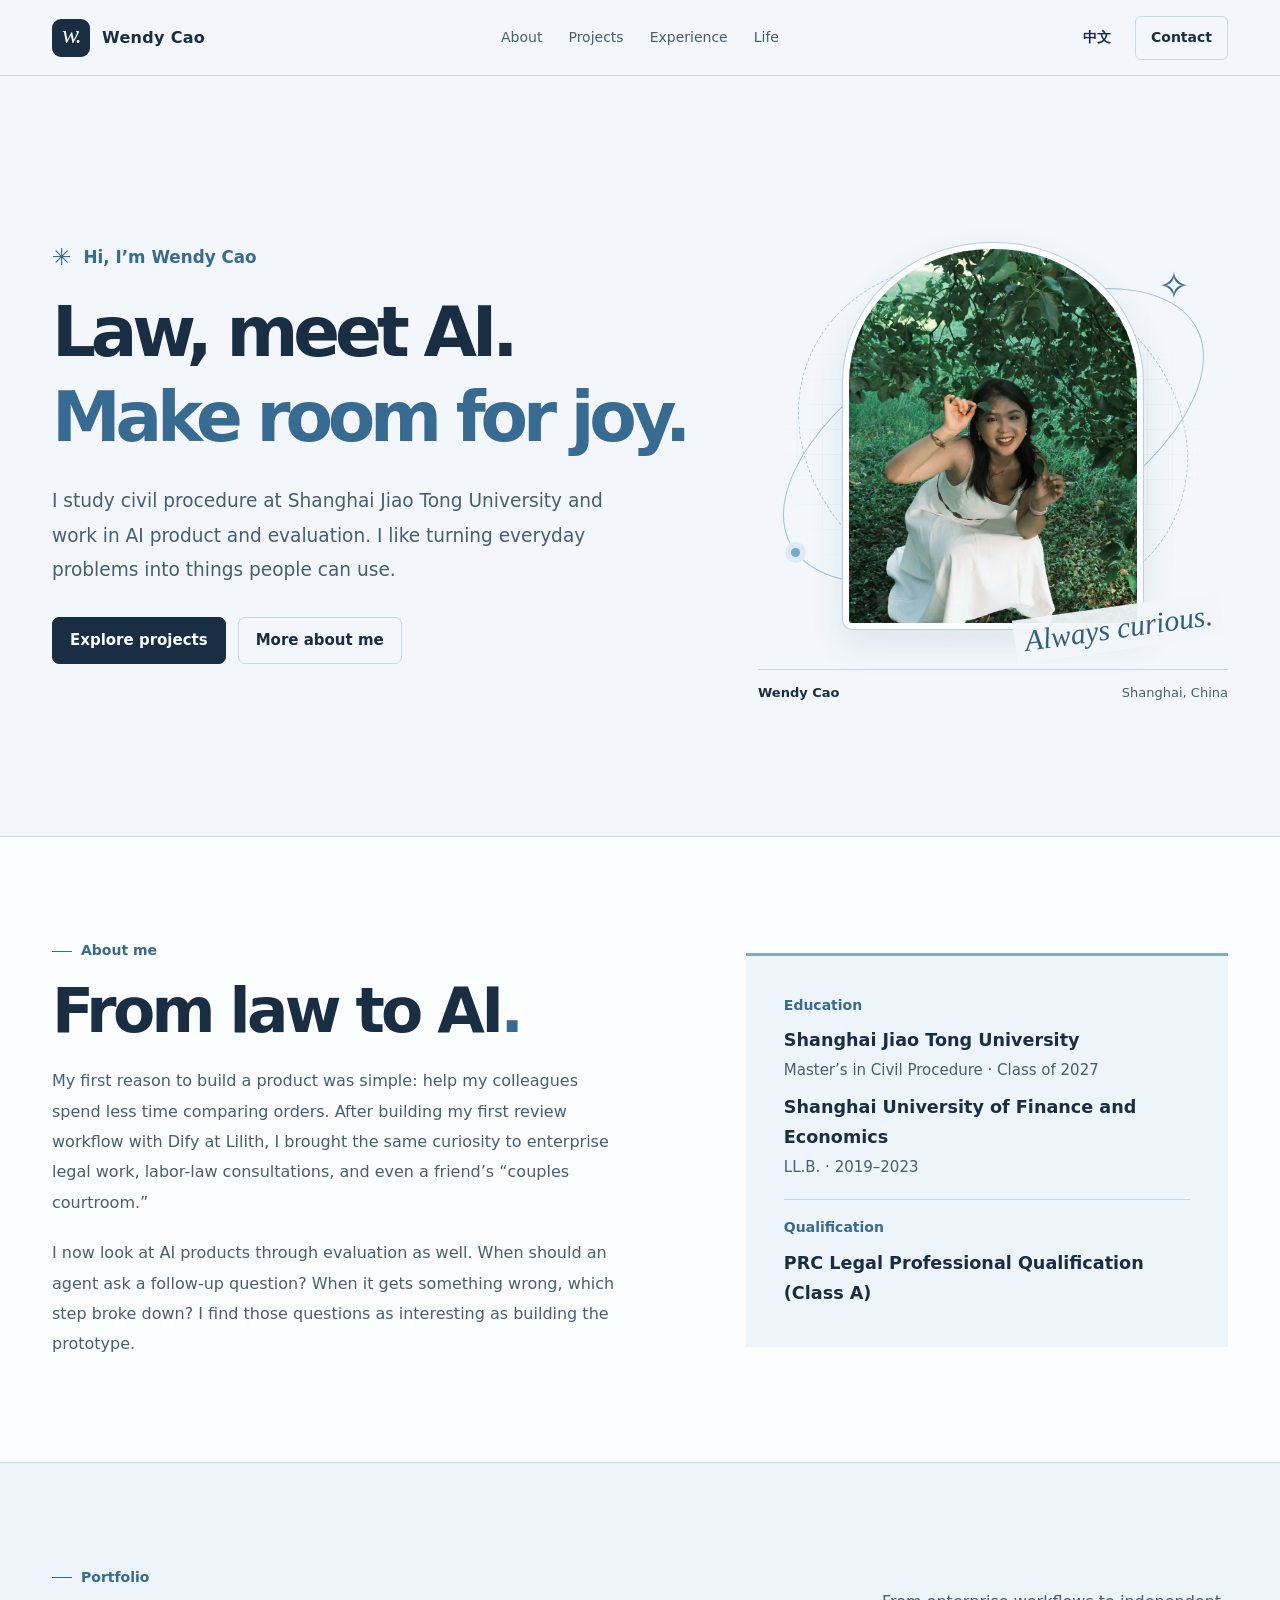
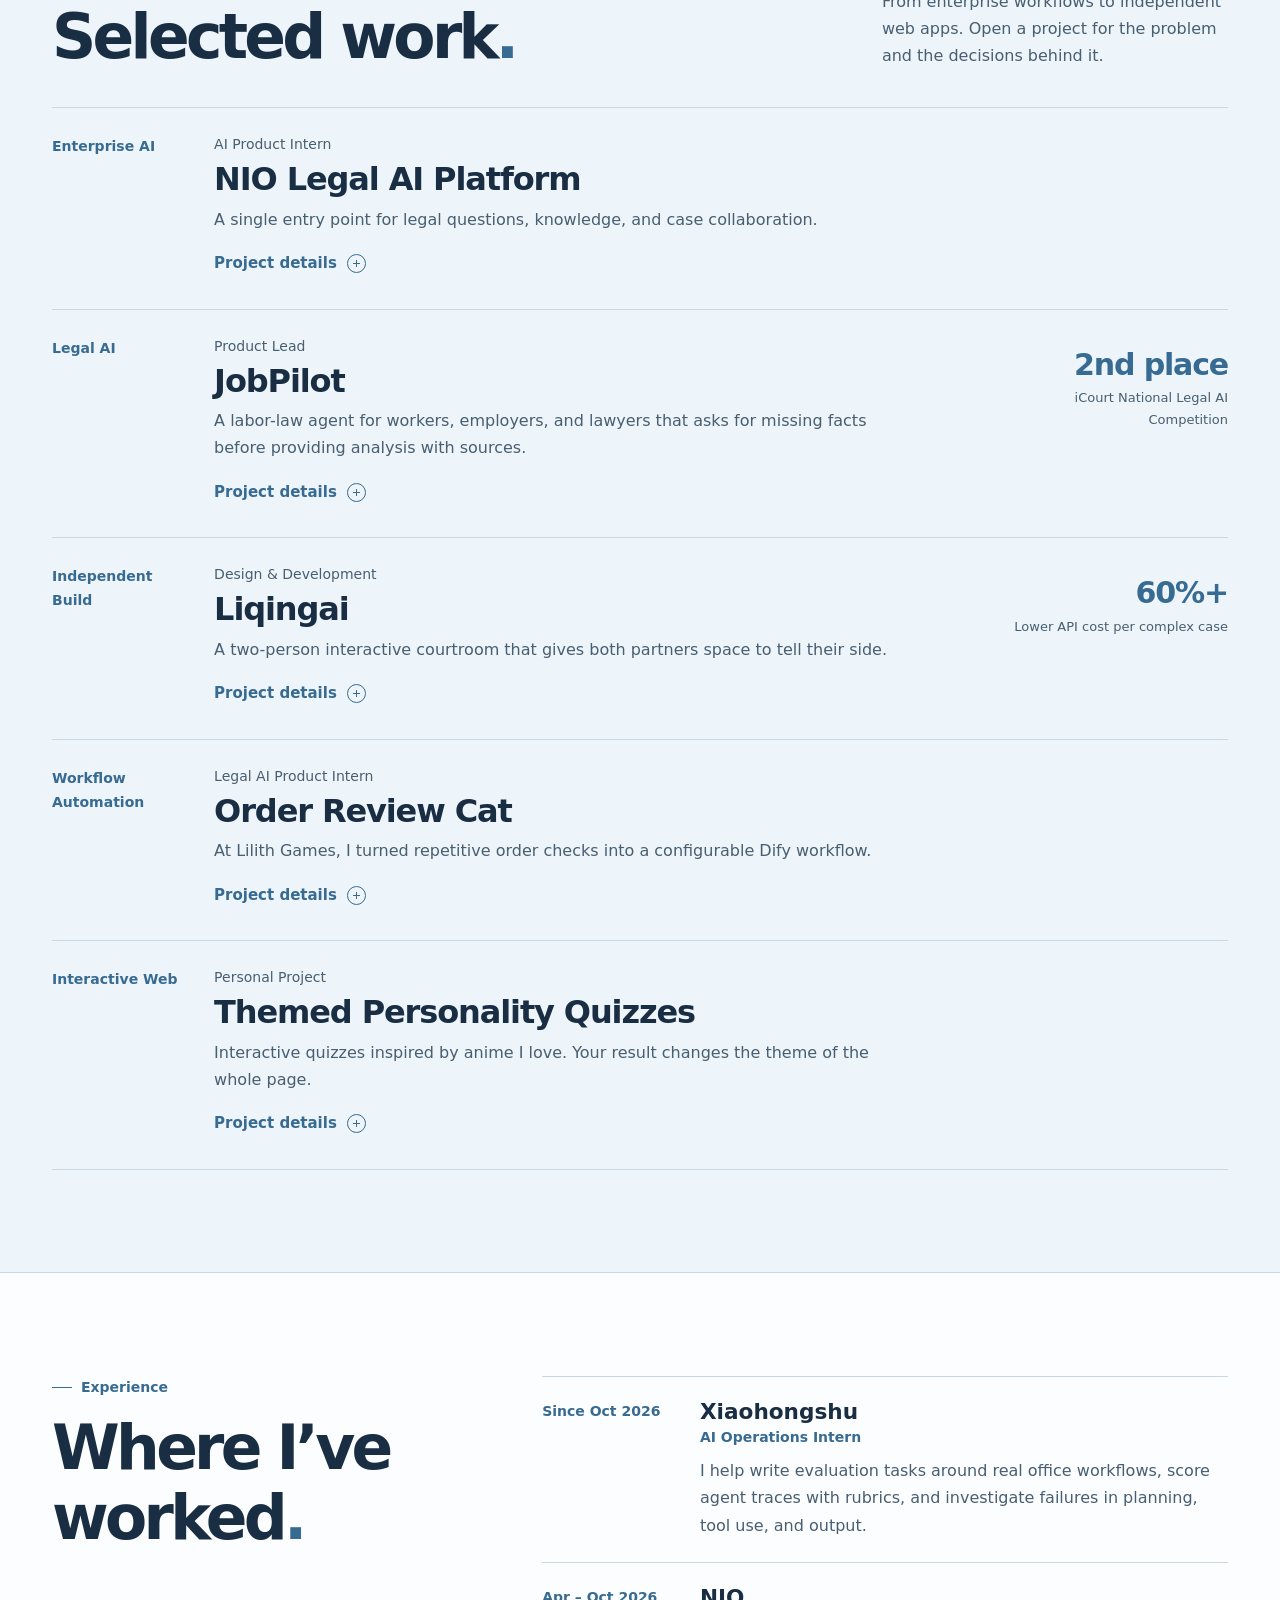
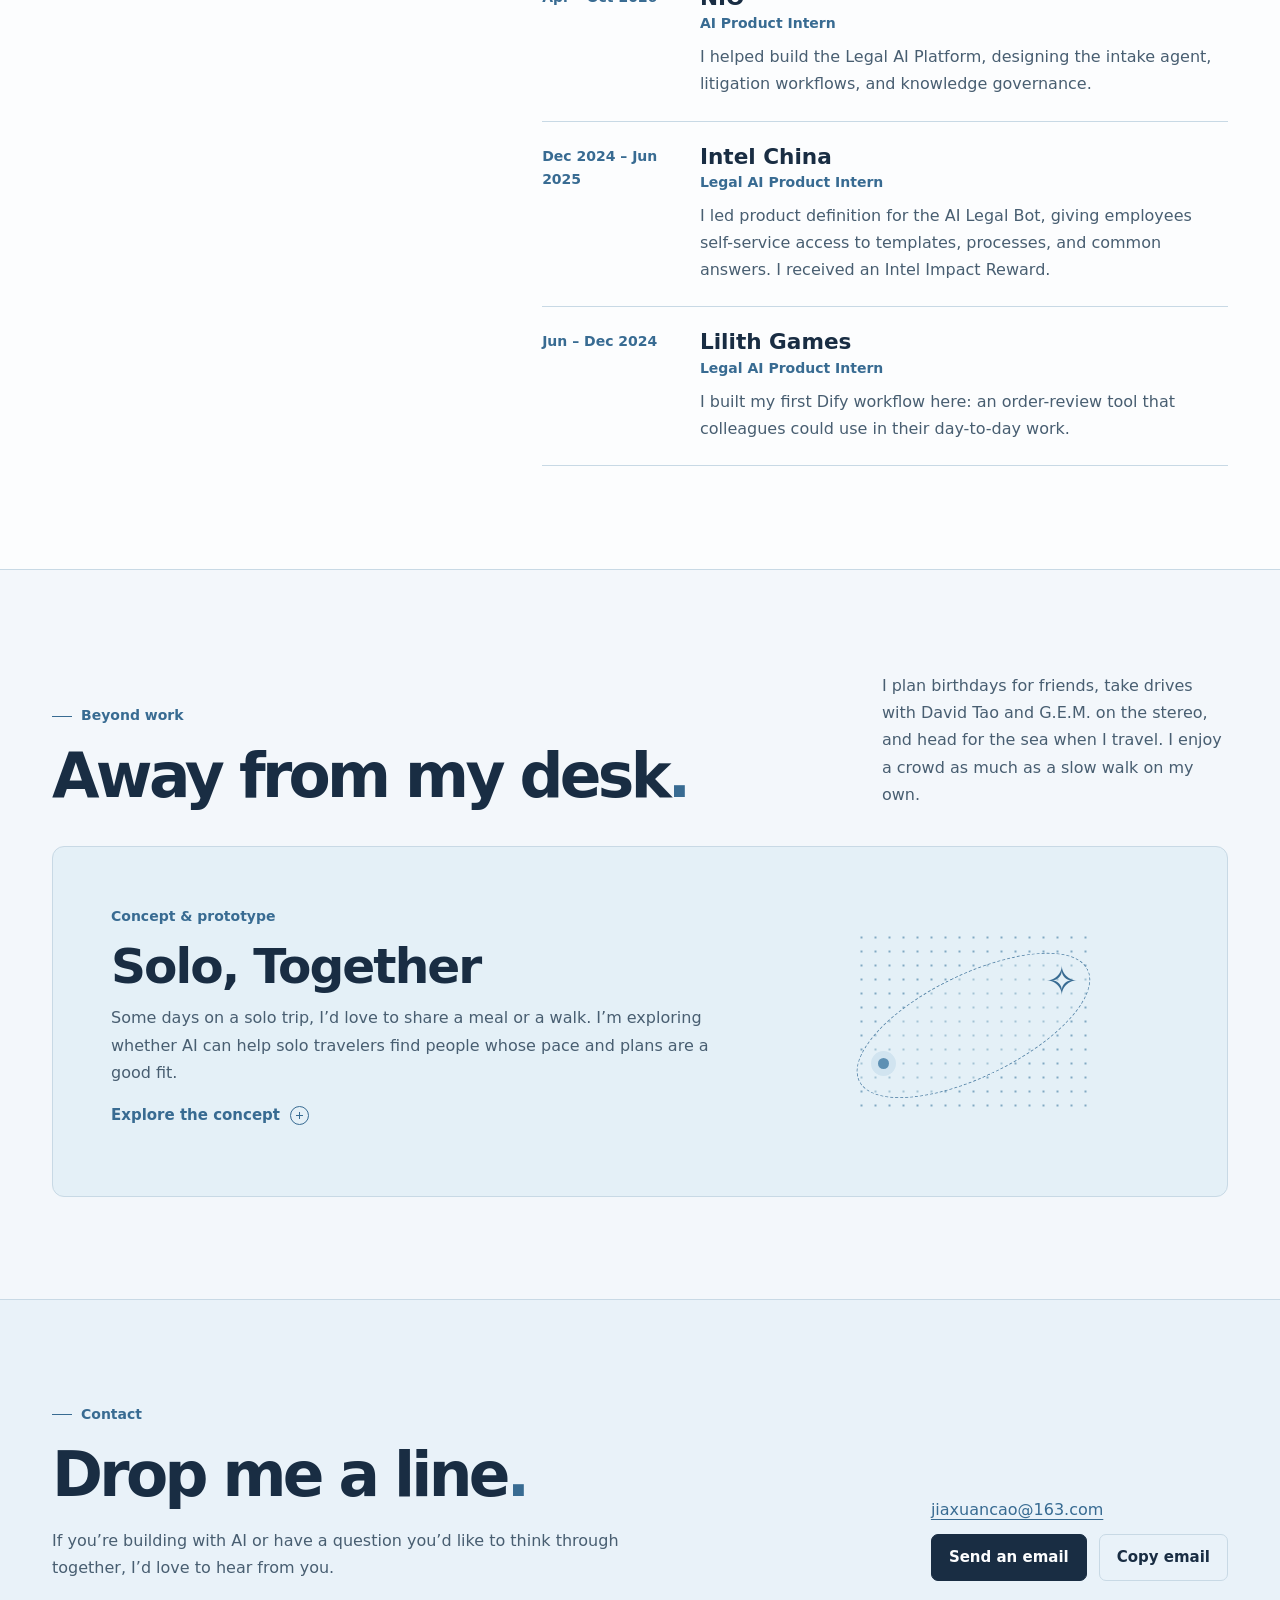
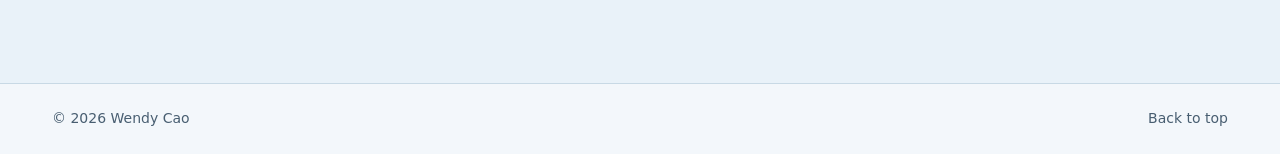
==== en.html @ 722d6569 "Publish Wendy Cao’s bilingual portfolio" ====
<!doctype html>
<html lang="en">
<head>
  <meta charset="utf-8">
  <meta name="viewport" content="width=device-width, initial-scale=1">
  <meta name="description" content="The portfolio of Wendy Cao, a law master’s student at Shanghai Jiao Tong University working in AI product and evaluation.">
  <meta name="theme-color" content="#f3f7fb">
  <title>Wendy Cao · Portfolio</title>
  <link href="style.css" rel="stylesheet">
  <script src="site.js" defer></script>
</head>
<body id="top">
  <a class="skip-link" href="#main">Skip to main content</a>
  <header class="site-header">
    <div class="shell header-inner">
      <a class="brand" href="#top" aria-label="Wendy Cao, back to top">
        <span class="brand-mark" aria-hidden="true">w.</span><span class="brand-name">Wendy Cao</span>
      </a>
      <nav class="nav" aria-label="Main navigation"><a href="#about">About</a><a href="#projects">Projects</a><a href="#experience">Experience</a><a href="#life">Life</a></nav>
      <div class="header-actions"><a class="language" href="index.html" lang="zh-CN" hreflang="zh-CN" aria-label="切换为中文">中文</a><a class="header-contact" href="#contact">Contact</a></div>
    </div>
  </header>
  <main id="main">
    <section class="shell hero" aria-labelledby="hero-title">
      <div class="hero-content">
        <p class="hero-intro"><span aria-hidden="true">✳</span> Hi, I’m Wendy Cao</p>
        <h1 id="hero-title">Law, meet AI.<br><span>Make room for joy.</span></h1>
        <p class="hero-description">I study civil procedure at Shanghai Jiao Tong University and work in AI product and evaluation. I like turning everyday problems into things people can use.</p>
        <div class="actions">
          <a class="button primary" href="#projects">Explore projects</a>
          <a class="button secondary" href="#about">More about me</a>
        </div>
      </div>
      <figure class="portrait">
        <div class="portrait-stage">
          <span class="orbit orbit-solid" aria-hidden="true"></span>
          <span class="orbit orbit-dashed" aria-hidden="true"></span>
          <span class="orbit-dot" aria-hidden="true"></span>
          <span class="portrait-spark" aria-hidden="true">✧</span>
          <div class="photo-frame">
            <img src="wendy.webp" width="900" height="1350" alt="Wendy smiling beneath a leafy tree" fetchpriority="high">
          </div>
          <span class="portrait-script" aria-hidden="true">Always curious.</span>
        </div>
        <figcaption><span>Wendy Cao</span><span>Shanghai, China</span></figcaption>
      </figure>
    </section>

    <section class="about section" id="about" aria-labelledby="about-title">
      <div class="shell about-grid">
        <div>
          <p class="section-label">About me</p>
          <h2 id="about-title">From law to AI<span>.</span></h2>
          <p>My first reason to build a product was simple: help my colleagues spend less time comparing orders. After building my first review workflow with Dify at Lilith, I brought the same curiosity to enterprise legal work, labor-law consultations, and even a friend’s “couples courtroom.”</p>
          <p>I now look at AI products through evaluation as well. When should an agent ask a follow-up question? When it gets something wrong, which step broke down? I find those questions as interesting as building the prototype.</p>
        </div>
        <dl class="education">
          <div><dt>Education</dt><dd>Shanghai Jiao Tong University <span>Master’s in Civil Procedure · Class of 2027</span></dd><dd>Shanghai University of Finance and Economics <span>LL.B. · 2019–2023</span></dd></div>
          <div><dt>Qualification</dt><dd>PRC Legal Professional Qualification (Class A)</dd></div>
        </dl>
      </div>
    </section>

    <section class="projects section" id="projects" aria-labelledby="projects-title">
      <div class="shell">
        <div class="section-head">
          <div><p class="section-label">Portfolio</p><h2 id="projects-title">Selected work<span>.</span></h2></div>
          <p>From enterprise workflows to independent web apps. Open a project for the problem and the decisions behind it.</p>
        </div>
        
        <article class="project" id="nio">
          <p class="project-category">Enterprise AI</p>
          <div class="project-main">
            <p class="project-role">AI Product Intern</p>
            <h3>NIO Legal AI Platform</h3>
            <p class="project-intro">A single entry point for legal questions, knowledge, and case collaboration.</p>
            <details>
              <summary><span>Project details</span><span class="sr-only"> · NIO Legal AI Platform</span><span class="disclosure-mark" aria-hidden="true"></span></summary>
              <dl class="project-detail"><div><dt>Problem</dt><dd>Employees reached legal through scattered channels. Repeat questions were hard to capture, and case teams lacked a shared view.</dd></div><div><dt>My role</dt><dd>I helped build the platform from zero to one, designing modules for intake, cases, law firms, knowledge, and updates. I designed Feishu Q&A, two knowledge retrieval paths, and escalation to legal staff, then evaluated citations and follow-up questions through replay and legal review.</dd></div><div><dt>Outcome</dt><dd>I helped establish a knowledge Q&A evaluation rubric and used curated examples and retesting to track answer quality.</dd></div></dl>
              
            </details>
          </div>
        </article>
        <article class="project" id="jobpilot">
          <p class="project-category">Legal AI</p>
          <div class="project-main">
            <p class="project-role">Product Lead</p>
            <h3>JobPilot</h3>
            <p class="project-intro">A labor-law agent for workers, employers, and lawyers that asks for missing facts before providing analysis with sources.</p>
            <details>
              <summary><span>Project details</span><span class="sr-only"> · JobPilot</span><span class="disclosure-mark" aria-hidden="true"></span></summary>
              <dl class="project-detail"><div><dt>Problem</dt><dd>Labor-law questions often leave out contract details, dates, and jurisdiction. Any of those facts can change the analysis.</dd></div><div><dt>My role</dt><dd>I mapped 24 scenarios and led a three-stage agent design for scenario recognition, fact-finding, and analysis. Each user group gets tailored questions and reports. The system retrieves laws and cases through MCP and uses rules-based calculators for compensation and other figures.</dd></div><div><dt>Outcome</dt><dd>The team placed second among 173 entries in the law firm track of the second iCourt National Legal AI Competition.</dd></div></dl>
            </details>
          </div>
          <div class="project-metric"><strong>2nd place</strong><span>iCourt National Legal AI Competition</span></div>
        </article>
        <article class="project" id="liqingai">
          <p class="project-category">Independent Build</p>
          <div class="project-main">
            <p class="project-role">Design & Development</p>
            <h3>Liqingai</h3>
            <p class="project-intro">A two-person interactive courtroom that gives both partners space to tell their side.</p>
            <details>
              <summary><span>Project details</span><span class="sr-only"> · Liqingai</span><span class="disclosure-mark" aria-hidden="true"></span></summary>
              <dl class="project-detail"><div><dt>Problem</dt><dd>A generic AI chat often follows the account it hears first. In a disagreement, the other person may never get to provide context or say how they feel.</dd></div><div><dt>My role</dt><dd>I built a five-step interaction covering statements, evidence, challenges, debate, and an AI verdict. It supports screenshot and audio analysis, live synchronization, and streamed verdicts.</dd></div><div><dt>Outcome</dt><dd>Routing tasks across models and caching results reduced API request costs for complex cases by more than 60%.</dd></div></dl>
              
            </details>
          </div>
          <div class="project-metric"><strong>60%+</strong><span>Lower API cost per complex case</span></div>
        </article>
        <article class="project" id="order-review">
          <p class="project-category">Workflow Automation</p>
          <div class="project-main">
            <p class="project-role">Legal AI Product Intern</p>
            <h3>Order Review Cat</h3>
            <p class="project-intro">At Lilith Games, I turned repetitive order checks into a configurable Dify workflow.</p>
            <details>
              <summary><span>Project details</span><span class="sr-only"> · Order Review Cat</span><span class="disclosure-mark" aria-hidden="true"></span></summary>
              <dl class="project-detail"><div><dt>Problem</dt><dd>Legal reviewers repeatedly cross-checked different kinds of orders between the OA system and Excel, making small details easy to miss.</dd></div><div><dt>My role</dt><dd>I broke review into extraction, comparison, validation, and reporting, turning review checks and key risks into configurable rules.</dd></div><div><dt>Outcome</dt><dd>The workflow reduced repetitive manual checks and earned an innovation award in Lilith’s AI competition.</dd></div></dl>
            </details>
          </div>
        </article>
        <article class="project" id="personality">
          <p class="project-category">Interactive Web</p>
          <div class="project-main">
            <p class="project-role">Personal Project</p>
            <h3>Themed Personality Quizzes</h3>
            <p class="project-intro">Interactive quizzes inspired by anime I love. Your result changes the theme of the whole page.</p>
            <details>
              <summary><span>Project details</span><span class="sr-only"> · Themed Personality Quizzes</span><span class="disclosure-mark" aria-hidden="true"></span></summary>
              <dl class="project-detail"><div><dt>Problem</dt><dd>I wanted the character personalities to come through in the experience itself, from answering questions to seeing the result.</dd></div><div><dt>My role</dt><dd>I built two themes inspired by Shugo Chara! and Pokémon, with sounds during the quiz, dynamic styling, and an exportable result image.</dd></div></dl>
              
            </details>
          </div>
          
        </article>
      </div>
    </section>

    <section class="experience section" id="experience" aria-labelledby="experience-title">
      <div class="shell experience-grid">
        <div>
          <p class="section-label">Experience</p>
          <h2 id="experience-title">Where I’ve worked<span>.</span></h2>
        </div>
        <ol class="timeline">
        <li>
          <p class="timeline-date">Since Oct 2026</p>
          <div><h3>Xiaohongshu</h3><p class="timeline-role">AI Operations Intern</p><p>I help write evaluation tasks around real office workflows, score agent traces with rubrics, and investigate failures in planning, tool use, and output.</p></div>
        </li>
        <li>
          <p class="timeline-date">Apr – Oct 2026</p>
          <div><h3>NIO</h3><p class="timeline-role">AI Product Intern</p><p>I helped build the Legal AI Platform, designing the intake agent, litigation workflows, and knowledge governance.</p></div>
        </li>
        <li>
          <p class="timeline-date">Dec 2024 – Jun 2025</p>
          <div><h3>Intel China</h3><p class="timeline-role">Legal AI Product Intern</p><p>I led product definition for the AI Legal Bot, giving employees self-service access to templates, processes, and common answers. I received an Intel Impact Reward.</p></div>
        </li>
        <li>
          <p class="timeline-date">Jun – Dec 2024</p>
          <div><h3>Lilith Games</h3><p class="timeline-role">Legal AI Product Intern</p><p>I built my first Dify workflow here: an order-review tool that colleagues could use in their day-to-day work.</p></div>
        </li></ol>
      </div>
    </section>

    <section class="life section" id="life" aria-labelledby="life-title">
      <div class="shell">
        <div class="section-head">
          <div><p class="section-label">Beyond work</p><h2 id="life-title">Away from my desk<span>.</span></h2></div>
          <p>I plan birthdays for friends, take drives with David Tao and G.E.M. on the stereo, and head for the sea when I travel. I enjoy a crowd as much as a slow walk on my own.</p>
        </div>
        <article class="concept">
          <div class="concept-copy">
            <p class="concept-label">Concept & prototype</p>
            <h3>Solo, Together</h3>
            <p>Some days on a solo trip, I’d love to share a meal or a walk. I’m exploring whether AI can help solo travelers find people whose pace and plans are a good fit.</p>
            <details>
              <summary><span>Explore the concept</span><span class="disclosure-mark" aria-hidden="true"></span></summary>
              <p>The prototype offers two entry points: finding a companion for part of an itinerary, or finding someone for a meal nearby. AI turns a plain-language request into a plan and explains where budgets, tastes, and travel pace line up or differ. Both people agree on the details before joining. User validation is still ahead.</p>
            </details>
          </div>
          <div class="route-art" aria-hidden="true"><span></span><i></i><b>✧</b></div>
        </article>
      </div>
    </section>

    <section class="contact section" id="contact" aria-labelledby="contact-title">
      <div class="shell contact-inner">
        <div>
          <p class="section-label">Contact</p>
          <h2 id="contact-title">Drop me a line<span>.</span></h2>
          <p>If you’re building with AI or have a question you’d like to think through together, I’d love to hear from you.</p>
        </div>
        <div class="contact-actions">
          <a class="email" href="mailto:jiaxuancao@163.com">jiaxuancao@163.com</a>
          <div class="actions">
            <a class="button primary" href="mailto:jiaxuancao@163.com">Send an email</a>
            <button class="button secondary copy-button" type="button" data-email="jiaxuancao@163.com" data-copied="Copied" data-error="Copy unavailable. Select the email above to copy it." hidden>Copy email</button>
          </div>
          <p class="copy-status" role="status"></p>
        </div>
      </div>
    </section>
  </main>
  <footer>
    <div class="shell footer-inner"><span>© 2026 Wendy Cao</span><a href="#top">Back to top</a></div>
  </footer>
</body>
</html>
---- style.css ----
:root {
  color-scheme: light;
  --ink: #192d43;
  --muted: #485e71;
  --accent: #386b92;
  --accent-soft: #d8e8f3;
  --line: #c8d9e5;
  --paper: #f3f7fb;
  --white: #fcfdfe;
  --body: "PingFang SC", "Hiragino Sans GB", "Noto Sans CJK SC", "Microsoft YaHei", system-ui, sans-serif;
}

*, *::before, *::after { box-sizing: border-box; }
html { scroll-padding-top: 90px; }
body { margin: 0; background: var(--paper); color: var(--ink); font: 1rem/1.7 var(--body); }
button, a { -webkit-tap-highlight-color: transparent; }
a { color: inherit; text-decoration: none; }
button { color: inherit; font: inherit; }
:focus-visible { outline: 3px solid #22679a; outline-offset: 4px; }
[hidden] { display: none !important; }
p, h1, h2, h3, figure, dl, dd, ol { margin: 0; }
h1, h2, h3 { font-weight: 750; line-height: 1.14; }
img { display: block; max-width: 100%; }
.shell { width: min(1180px, calc(100% - 104px)); margin-inline: auto; }
.sr-only, .skip-link:not(:focus) {
  position: absolute;
  width: 1px;
  height: 1px;
  clip-path: inset(50%);
  overflow: hidden;
  white-space: nowrap;
}
.skip-link:focus {
  position: fixed;
  z-index: 5;
  top: 12px;
  left: 12px;
  padding: 8px 15px;
  background: var(--white);
}
.site-header {
  position: sticky;
  top: 0;
  z-index: 4;
  border-bottom: 1px solid var(--line);
  background: #f3f7fbf5;
  backdrop-filter: blur(12px);
}
.header-inner {
  min-height: 75px;
  display: grid;
  grid-template-columns: 1fr auto 1fr;
  align-items: center;
  gap: 24px;
}
.brand { display: inline-flex; align-items: center; gap: 12px; width: fit-content; white-space: nowrap; }
.brand-mark {
  width: 38px;
  height: 38px;
  display: grid;
  place-content: center;
  padding-bottom: 5px;
  border-radius: 9px;
  color: var(--white);
  background: var(--ink);
  font: italic 1.6rem/1 Georgia, serif;
  letter-spacing: -.07em;
}
.brand-name { font-weight: 750; letter-spacing: .02em; }
.nav, .header-actions { display: flex; align-items: center; gap: 26px; font-size: .875rem; }
.nav a, .language, .header-contact { min-height: 44px; display: inline-flex; align-items: center; }
.nav a { color: var(--muted); }
.nav a:hover, .nav a[aria-current="location"], .language:hover, .footer-inner a:hover { color: var(--accent); text-decoration: underline; text-underline-offset: .4em; }
.header-actions { justify-self: end; gap: 16px; }
.language { min-width: 44px; justify-content: center; font-weight: 650; }
.header-contact {
  justify-content: center;
  padding: 0 15px;
  border: 1px solid var(--line);
  border-radius: 6px;
  font-weight: 650;
  white-space: nowrap;
}
.header-contact:hover { border-color: var(--accent); background: var(--accent-soft); }

.hero {
  min-height: clamp(600px, calc(100svh - 126px), 760px);
  display: grid;
  grid-template-columns: minmax(0, 1.34fr) minmax(0, 1fr);
  align-items: center;
  gap: clamp(20px, 4vw, 78px);
  padding-block: 60px 65px;
}
.hero-intro {
  display: flex;
  align-items: center;
  gap: 12px;
  width: fit-content;
  margin-bottom: 22px;
  color: var(--accent);
  font-size: 1.05rem;
  font-weight: 650;
}
.hero-intro span { font-size: 1.45rem; line-height: 1; }
h1 { font-size: clamp(2.5rem, 5.4vw, 5.35rem); letter-spacing: -.055em; }
h1 > span { color: var(--accent); display: inline-block; margin-top: .08em; }
[lang="en"] h1 { letter-spacing: -.075em; }
.hero-description { max-width: 31em; margin-top: 28px; color: var(--muted); font-size: clamp(1rem, 1.45vw, 1.16rem); line-height: 1.85; }
.actions { display: flex; gap: 12px; flex-wrap: wrap; align-items: center; }
.hero .actions { margin-top: 30px; }
.button {
  display: inline-flex;
  align-items: center;
  justify-content: center;
  min-height: 47px;
  padding: 10px 17px;
  border-radius: 7px;
  border: 1px solid var(--line);
  font-size: .9375rem;
  font-weight: 680;
  cursor: pointer;
  line-height: 1.4;
}
.primary { color: var(--white); border-color: var(--ink); background: var(--ink); }
.primary:hover { background: #294966; border-color: #294966; }
.secondary { background: transparent; }
.secondary:hover { border-color: var(--accent); background: var(--accent-soft); }

.portrait { width: 100%; max-width: 470px; justify-self: end; }
.portrait-stage {
  aspect-ratio: 1 / .99;
  position: relative;
  display: grid;
  place-items: center;
  isolation: isolate;
}
.portrait-stage::before {
  content: "";
  position: absolute;
  inset: 11% 3% 5%;
  background-image: linear-gradient(#7aabca28 1px, transparent 1px), linear-gradient(90deg, #7aabca28 1px, transparent 1px);
  background-size: 25px 25px;
  mask-image: radial-gradient(ellipse at center, #000 20%, transparent 73%);
  z-index: -2;
}
.photo-frame {
  width: 64%;
  height: 83%;
  border: 6px solid var(--white);
  border-radius: 49% 49% 9px 9px / 36% 36% 9px 9px;
  overflow: hidden;
  position: relative;
  background: #cadae0;
  box-shadow: 0 0 0 1px #bdcfdc, 0 15px 35px #294d631b;
}
.photo-frame img { width: 100%; height: 100%; object-fit: cover; object-position: 52% 65%; }
.orbit { position: absolute; z-index: -1; border-radius: 50%; pointer-events: none; }
.orbit-solid { width: 98%; height: 49%; transform: rotate(-28deg); border: 1px solid #a1bfd4; }
.orbit-dashed { width: 85%; height: 72%; transform: rotate(24deg); border: 1px dashed #acc7d9; }
.orbit-dot {
  position: absolute;
  left: 7%;
  bottom: 24%;
  width: 9px;
  height: 9px;
  border-radius: 50%;
  background: #77a7c9;
  box-shadow: 0 0 0 6px #dcebf5;
}
.portrait-spark {
  position: absolute;
  right: 8%;
  top: 14%;
  color: var(--accent);
  font: 2.35rem/1 Georgia, serif;
}
.portrait-script {
  position: absolute;
  bottom: 4%;
  right: 1%;
  transform: rotate(-8deg);
  color: #315e7c;
  font: italic clamp(1.1rem, 2.4vw, 1.85rem)/1.15 Georgia, serif;
  padding: 5px 10px;
  background: #f3f7fbee;
}
.portrait figcaption {
  display: flex;
  justify-content: space-between;
  gap: 10px;
  padding-top: 12px;
  border-top: 1px solid var(--line);
  color: var(--muted);
  font-size: .8125rem;
}
.portrait figcaption span:first-child { font-weight: 650; color: var(--ink); }

.section { border-top: 1px solid var(--line); padding-block: clamp(58px, 8vw, 106px); }
.section-label {
  display: flex;
  align-items: center;
  gap: 9px;
  margin-bottom: 13px;
  color: var(--accent);
  font-weight: 680;
  font-size: .875rem;
}
.section-label::before { content: ""; display: inline-block; width: 20px; height: 1px; background: var(--accent); }
h2 { font-size: clamp(2.25rem, 4.8vw, 4rem); letter-spacing: -.06em; }
h2 span { color: var(--accent); }
.section-head { display: grid; grid-template-columns: 1.35fr 1fr; gap: 40px; align-items: end; margin-bottom: 35px; }
.section-head > p { max-width: 34ch; justify-self: end; padding-bottom: .2em; color: var(--muted); }
.about-grid, .experience-grid { display: grid; grid-template-columns: minmax(0, 1.2fr) minmax(0, 1fr); gap: clamp(35px, 9vw, 125px); }
.about-grid { align-items: center; }
.about { background: var(--white); }
.about-grid p:not(.section-label) { max-width: 37em; margin-top: 20px; color: var(--muted); line-height: 1.9; }
.education { background: #edf5fb; padding: clamp(22px, 3vw, 38px); border-top: 3px solid #82abc8; }
.education > div + div { border-top: 1px solid var(--line); padding-top: 16px; margin-top: 19px; }
.education dt, .project-category, .concept-label { font-size: .875rem; font-weight: 680; color: var(--accent); }
.education dd { margin-top: 9px; font-size: 1.1rem; font-weight: 680; }
.education dd span { display: block; margin-top: 2px; color: var(--muted); font-weight: 450; font-size: .9375rem; }

.projects { background: #edf4fa; }
.project {
  display: grid;
  grid-template-columns: minmax(110px, .62fr) minmax(0, 3.5fr) minmax(150px, 1fr);
  gap: 26px;
  align-items: start;
  border-top: 1px solid var(--line);
  padding-block: 25px 23px;
}
.project:last-child { border-bottom: 1px solid var(--line); }
.project-category { margin-top: 2px; }
.project-role { color: var(--muted); font-size: .875rem; }
.project h3 { font-size: clamp(1.5rem, 2.5vw, 2.3rem); letter-spacing: -.035em; margin: 4px 0 8px; }
.project-intro { color: var(--muted); max-width: 44em; margin-bottom: 9px; }
.project-metric { text-align: right; align-self: start; margin-top: 12px; }
.project-metric strong {
  color: var(--accent);
  font-size: clamp(1.22rem, 2.35vw, 1.95rem);
  font-variant-numeric: tabular-nums;
  letter-spacing: -.04em;
  line-height: 1.2;
}
.project-metric span { display: block; color: var(--muted); font-size: .8125rem; margin-top: 4px; }
summary {
  display: inline-flex;
  gap: 10px;
  align-items: center;
  cursor: pointer;
  font-weight: 680;
  font-size: .9375rem;
  color: var(--accent);
  min-height: 44px;
  list-style: none;
}
summary::-webkit-details-marker { display: none; }
summary:hover > span:first-child, .text-link:hover { text-decoration: underline; text-underline-offset: .25em; }
.disclosure-mark {
  width: 19px;
  height: 19px;
  display: inline-grid;
  place-items: center;
  position: relative;
  border-radius: 50%;
  border: 1px solid currentColor;
}
.disclosure-mark::before, .disclosure-mark::after { content: ""; position: absolute; background: currentColor; }
.disclosure-mark::before { width: 7px; height: 1px; }
.disclosure-mark::after { width: 1px; height: 7px; }
details[open] .disclosure-mark::after { display: none; }
.project-detail { padding: 14px 0 7px; max-width: 44em; border-top: 1px solid var(--line); }
.project-detail > div + div { margin-top: 12px; }
.project-detail dt { font-weight: 700; }
.project-detail dd { color: var(--muted); }
.text-link { display: inline-flex; align-items: center; min-height: 44px; color: var(--accent); font-weight: 680; }

.experience { background: var(--white); }
.experience-grid { grid-template-columns: minmax(0, .82fr) minmax(0, 1.5fr); }
.timeline { list-style: none; padding: 0; border-top: 1px solid var(--line); }
.timeline li {
  display: grid;
  grid-template-columns: 8.8rem minmax(0, 1fr);
  gap: 17px;
  padding-block: 23px;
  border-bottom: 1px solid var(--line);
}
.timeline-date { color: var(--accent); font-size: .875rem; font-weight: 650; }
.timeline h3 { font-size: 1.35rem; margin-bottom: 2px; }
.timeline li div > p { color: var(--muted); }
.timeline li p.timeline-role { font-size: .875rem; font-weight: 680; color: var(--accent); margin-bottom: 7px; }

.life { background: var(--paper); }
.concept {
  position: relative;
  display: grid;
  grid-template-columns: minmax(0, 1.6fr) minmax(0, 1fr);
  overflow: hidden;
  gap: 4%;
  align-items: center;
  padding: clamp(26px, 5vw, 58px);
  border-radius: 12px;
  border: 1px solid var(--line);
  background: #e4f0f7;
}
.concept-copy { min-width: 0; width: 100%; }
.concept h3 { font-size: clamp(2rem, 3.8vw, 3.25rem); margin: 10px 0; letter-spacing: -.04em; }
.concept-copy p:not(.concept-label) { max-width: 40em; color: var(--muted); }
.concept details { margin-top: 8px; }
.concept details p { padding-top: 10px; border-top: 1px solid #bbd3e3; }
.route-art {
  position: relative;
  justify-self: center;
  width: min(245px, 100%);
  aspect-ratio: 1.4;
  background-image: radial-gradient(#81a9c3 1px, transparent 1px);
  background-size: 14px 14px;
  background-position: center;
}
.route-art span {
  position: absolute;
  inset: 23% -2% 18%;
  transform: rotate(-26deg);
  border: 1px dashed #5f8bad;
  border-radius: 50%;
  background: #e4f0f75c;
}
.route-art i {
  position: absolute;
  top: 71%;
  left: 11%;
  background: #5e90b3;
  width: 11px;
  height: 11px;
  border-radius: 50%;
  box-shadow: 0 0 0 7px #d1e4f0;
}
.route-art b {
  position: absolute;
  top: 16%;
  right: 7%;
  color: var(--accent);
  font: 2.5rem/1 Georgia, serif;
}

.contact { background: #e9f2f9; }
.contact-inner { display: grid; grid-template-columns: minmax(0, 1.3fr) minmax(0, 1fr); gap: 35px; align-items: end; }
.contact-inner > div:first-child p:last-child { margin-top: 17px; color: var(--muted); }
.contact-actions { justify-self: end; position: relative; }
.email { display: inline-block; margin-bottom: 11px; color: var(--accent); text-decoration: underline; text-underline-offset: .25em; overflow-wrap: anywhere; }
.copy-status { color: var(--muted); font-size: .875rem; margin-top: 7px; }
.copy-status:empty { margin: 0; }
footer { border-top: 1px solid var(--line); }
.footer-inner {
  min-height: 65px;
  display: flex;
  align-items: center;
  justify-content: space-between;
  gap: 14px;
  padding-block: 13px;
  color: var(--muted);
  font-size: .875rem;
}
.footer-inner a { display: inline-flex; align-items: center; min-height: 44px; }

@media (prefers-reduced-motion: no-preference) {
  html { scroll-behavior: smooth; }
  .button, .header-contact { transition: background-color 160ms ease, border-color 160ms ease; }
}
@media (max-width: 980px) {
  .shell { width: calc(100% - 72px); }
  .wide-break { display: none; }
  .hero { min-height: 560px; grid-template-columns: minmax(0, 1.4fr) minmax(0, 1fr); gap: 20px; }
  .project { grid-template-columns: 105px minmax(0, 2fr) minmax(130px, .8fr); gap: 18px; }
}
@media (max-width: 740px) {
  html { scroll-padding-top: 128px; }
  .shell { width: calc(100% - 42px); }
  .header-inner { grid-template-columns: 1fr auto; min-height: 0; gap: 0 10px; padding-top: 10px; }
  .header-actions { grid-column: 2; grid-row: 1; gap: 8px; }
  .nav { grid-column: 1 / -1; justify-content: space-between; gap: 0 6px; margin-top: 3px; }
  .nav a { justify-content: center; }
  .hero { grid-template-columns: minmax(0, 1fr); padding-block: 43px 35px; gap: 27px; }
  h1 { font-size: clamp(2.32rem, 8.4vw, 4.25rem); }
  .hero-intro { margin-bottom: 15px; font-size: .9375rem; }
  .hero-description { margin-top: 18px; }
  .hero .actions { margin-top: 21px; }
  .portrait { max-width: 375px; justify-self: center; }
  .portrait-stage { aspect-ratio: 1 / .84; }
  .photo-frame { height: 86%; width: 59%; }
  .portrait-script { font-size: 1.25rem; }
  .section-head, .about-grid, .experience-grid, .contact-inner { grid-template-columns: minmax(0, 1fr); gap: 21px; }
  .section-head { margin-bottom: 24px; }
  .section-head > p, .contact-actions { justify-self: start; }
  .section-head > p { max-width: 40ch; }
  .project { grid-template-columns: minmax(0, 1fr); gap: 8px; padding-block: 19px; }
  .project-category { margin-top: 0; }
  .project-intro { margin-bottom: 3px; }
  .project-metric { text-align: left; margin-top: 0; }
  .project-metric span { margin-top: 1px; }
  .timeline li { grid-template-columns: 1fr; gap: 5px; padding-block: 18px; }
  .concept { grid-template-columns: minmax(0, 1fr); padding-bottom: 10px; }
  .route-art { width: 136px; }
}
@media (max-width: 360px) {
  .shell { width: calc(100% - 30px); }
  .brand { gap: 7px; }
  .brand-mark { width: 32px; height: 32px; }
  .brand-name, .nav { font-size: .8125rem; }
  .header-contact { padding-inline: 10px; }
  h1 { font-size: clamp(2rem, 9.5vw, 2.32rem); }
}
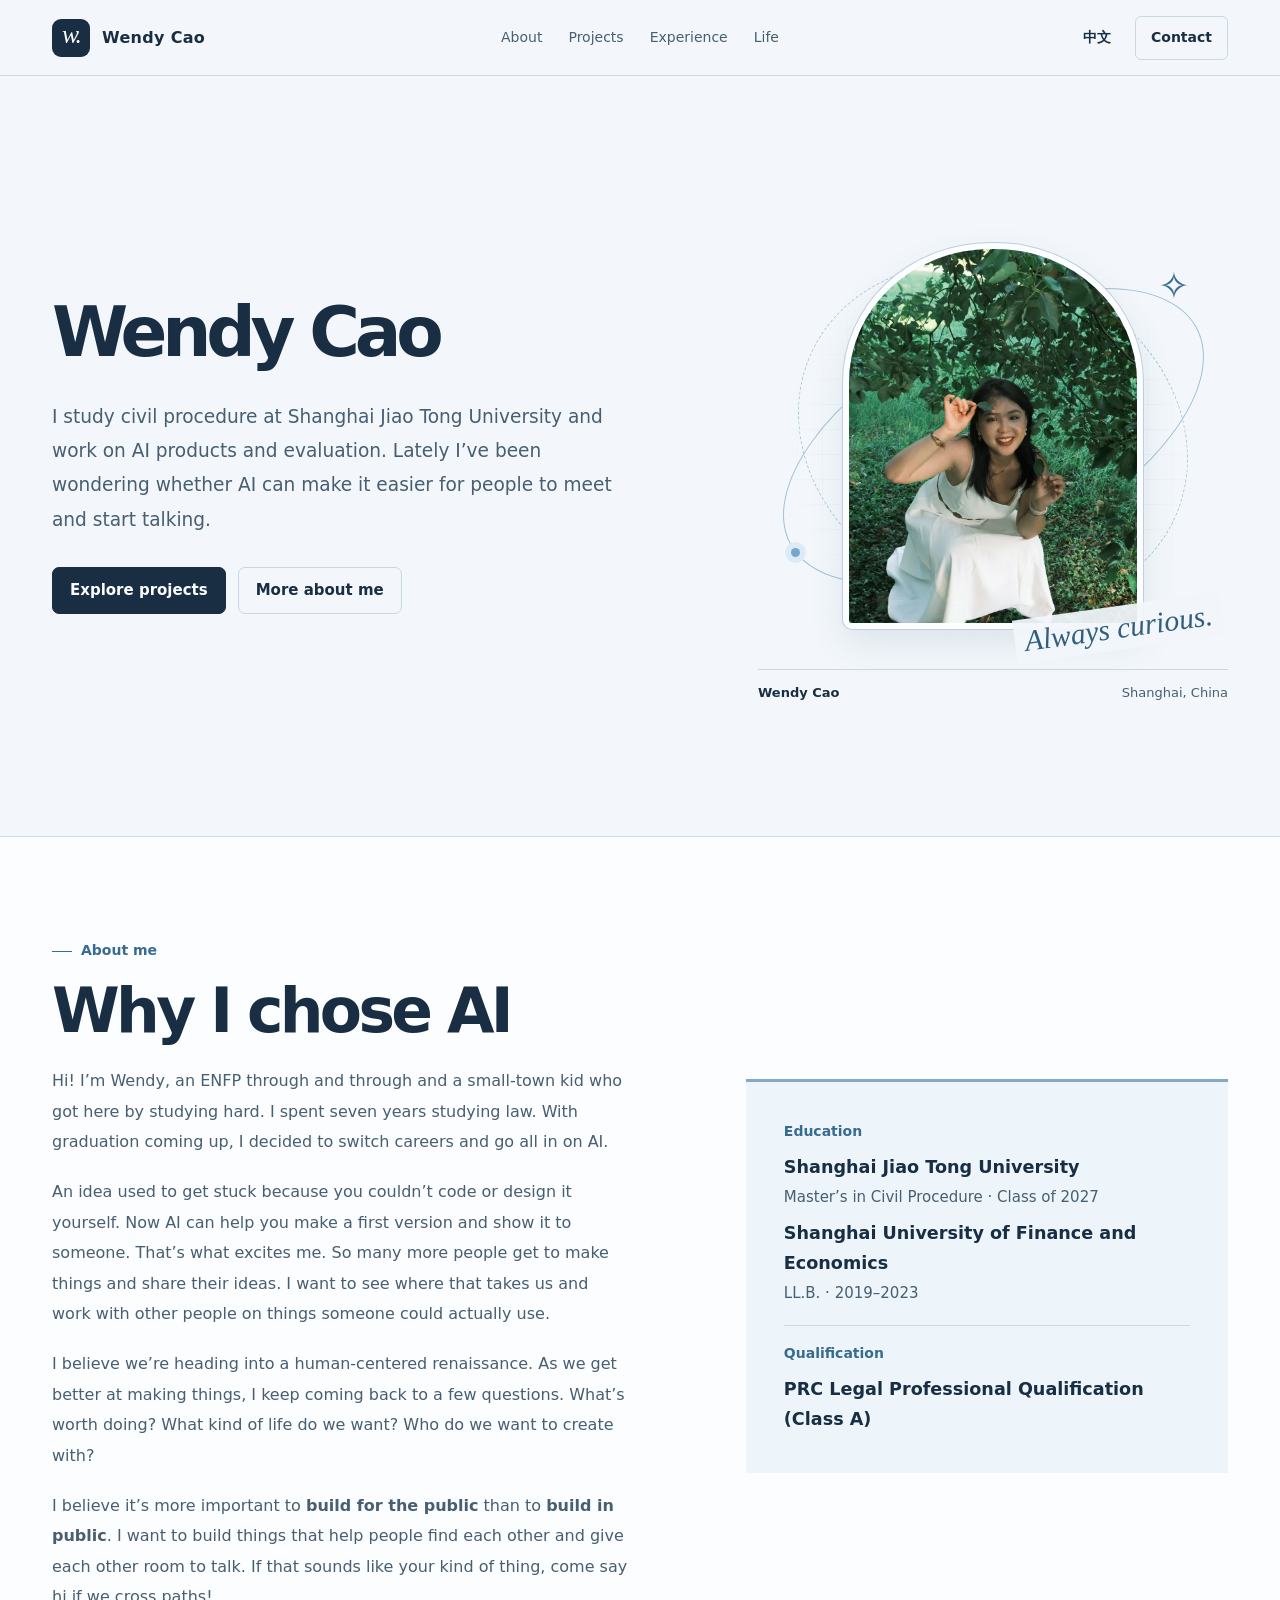
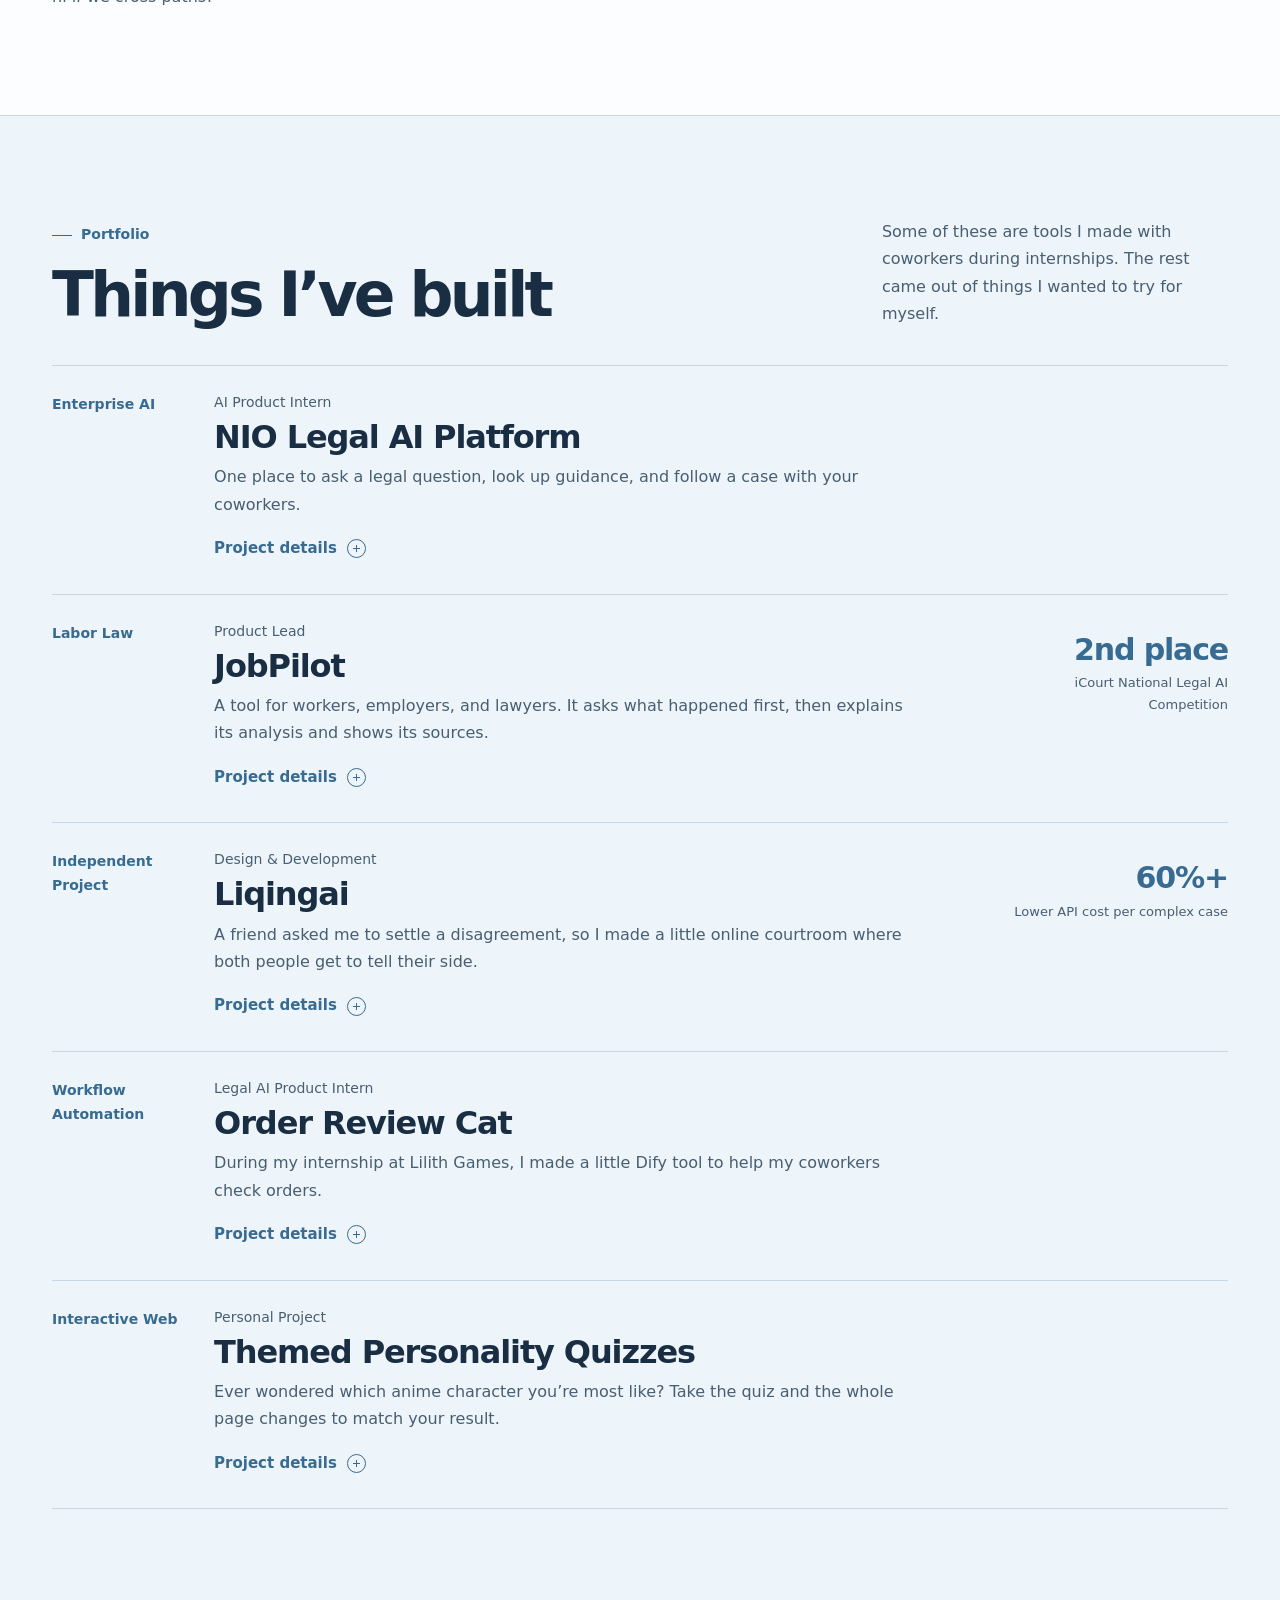
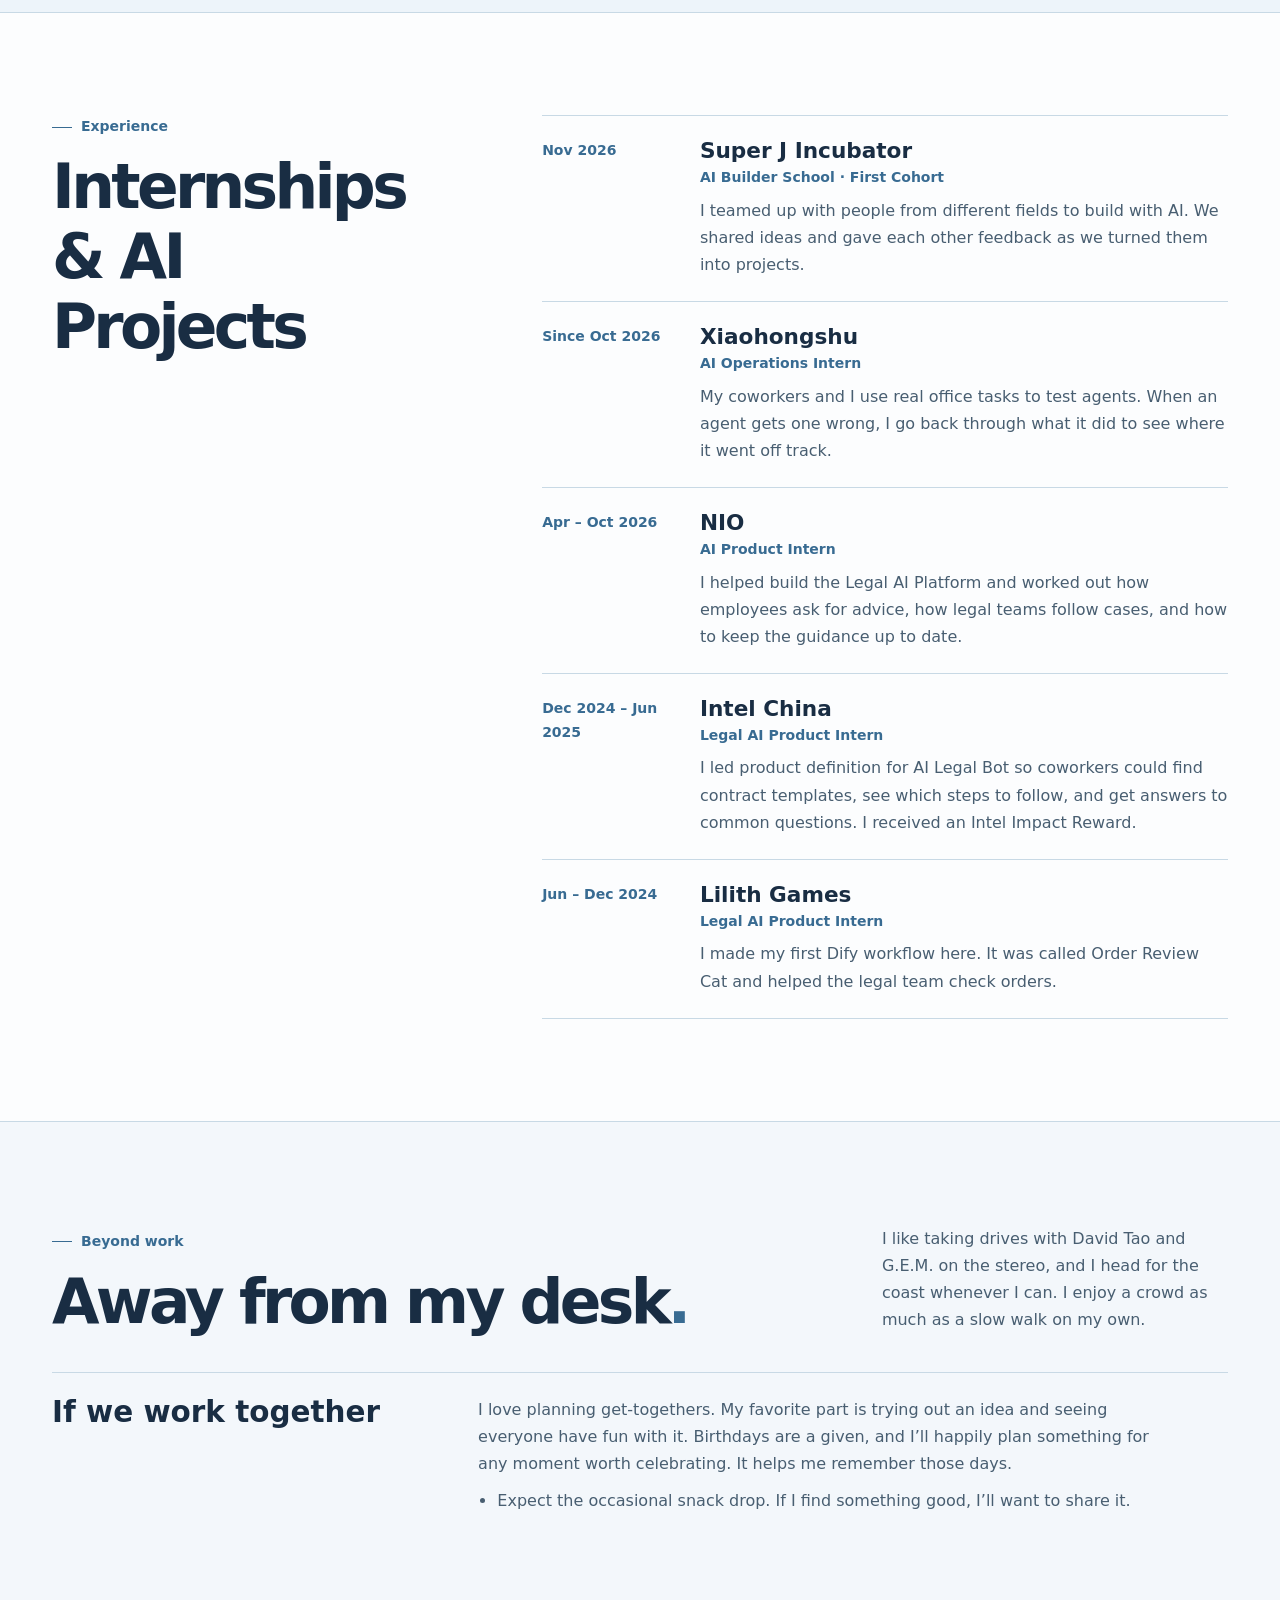
==== commit 0f737e68: "Refresh Wendy’s bilingual portfolio" ====
--- a/en.html
+++ b/en.html
@@ -3,7 +3,7 @@
 <head>
   <meta charset="utf-8">
   <meta name="viewport" content="width=device-width, initial-scale=1">
-  <meta name="description" content="The portfolio of Wendy Cao, a law master’s student at Shanghai Jiao Tong University working in AI product and evaluation.">
+  <meta name="description" content="I’m Wendy Cao. After seven years studying law, I went all in on AI. I want to build things that make it easier for people to meet and get to know each other.">
   <meta name="theme-color" content="#f3f7fb">
   <title>Wendy Cao · Portfolio</title>
   <link href="style.css" rel="stylesheet">
@@ -23,9 +23,8 @@
   <main id="main">
     <section class="shell hero" aria-labelledby="hero-title">
       <div class="hero-content">
-        <p class="hero-intro"><span aria-hidden="true">✳</span> Hi, I’m Wendy Cao</p>
-        <h1 id="hero-title">Law, meet AI.<br><span>Make room for joy.</span></h1>
-        <p class="hero-description">I study civil procedure at Shanghai Jiao Tong University and work in AI product and evaluation. I like turning everyday problems into things people can use.</p>
+        <h1 id="hero-title">Wendy Cao</h1>
+        <p class="hero-description">I study civil procedure at Shanghai Jiao Tong University and work on AI products and evaluation. Lately I’ve been wondering whether AI can make it easier for people to meet and start talking.</p>
         <div class="actions">
           <a class="button primary" href="#projects">Explore projects</a>
           <a class="button secondary" href="#about">More about me</a>
@@ -50,9 +49,11 @@
       <div class="shell about-grid">
         <div>
           <p class="section-label">About me</p>
-          <h2 id="about-title">From law to AI<span>.</span></h2>
-          <p>My first reason to build a product was simple: help my colleagues spend less time comparing orders. After building my first review workflow with Dify at Lilith, I brought the same curiosity to enterprise legal work, labor-law consultations, and even a friend’s “couples courtroom.”</p>
-          <p>I now look at AI products through evaluation as well. When should an agent ask a follow-up question? When it gets something wrong, which step broke down? I find those questions as interesting as building the prototype.</p>
+          <h2 id="about-title">Why I chose AI</h2>
+          <p>Hi! I’m Wendy, an ENFP through and through and a small-town kid who got here by studying hard. I spent seven years studying law. With graduation coming up, I decided to switch careers and go all in on AI.</p>
+          <p>An idea used to get stuck because you couldn’t code or design it yourself. Now AI can help you make a first version and show it to someone. That’s what excites me. So many more people get to make things and share their ideas. I want to see where that takes us and work with other people on things someone could actually use.</p>
+          <p>I believe we’re heading into a human-centered renaissance. As we get better at making things, I keep coming back to a few questions. What’s worth doing? What kind of life do we want? Who do we want to create with?</p>
+          <p>I believe it’s more important to <strong>build for the public</strong> than to <strong>build in public</strong>. I want to build things that help people find each other and give each other room to talk. If that sounds like your kind of thing, come say hi if we cross paths!</p>
         </div>
         <dl class="education">
           <div><dt>Education</dt><dd>Shanghai Jiao Tong University <span>Master’s in Civil Procedure · Class of 2027</span></dd><dd>Shanghai University of Finance and Economics <span>LL.B. · 2019–2023</span></dd></div>
@@ -64,8 +65,8 @@
     <section class="projects section" id="projects" aria-labelledby="projects-title">
       <div class="shell">
         <div class="section-head">
-          <div><p class="section-label">Portfolio</p><h2 id="projects-title">Selected work<span>.</span></h2></div>
-          <p>From enterprise workflows to independent web apps. Open a project for the problem and the decisions behind it.</p>
+          <div><p class="section-label">Portfolio</p><h2 id="projects-title">Things I’ve built</h2></div>
+          <p>Some of these are tools I made with coworkers during internships. The rest came out of things I wanted to try for myself.</p>
         </div>
         
         <article class="project" id="nio">
@@ -73,37 +74,47 @@
           <div class="project-main">
             <p class="project-role">AI Product Intern</p>
             <h3>NIO Legal AI Platform</h3>
-            <p class="project-intro">A single entry point for legal questions, knowledge, and case collaboration.</p>
+            <p class="project-intro">One place to ask a legal question, look up guidance, and follow a case with your coworkers.</p>
             <details>
               <summary><span>Project details</span><span class="sr-only"> · NIO Legal AI Platform</span><span class="disclosure-mark" aria-hidden="true"></span></summary>
-              <dl class="project-detail"><div><dt>Problem</dt><dd>Employees reached legal through scattered channels. Repeat questions were hard to capture, and case teams lacked a shared view.</dd></div><div><dt>My role</dt><dd>I helped build the platform from zero to one, designing modules for intake, cases, law firms, knowledge, and updates. I designed Feishu Q&A, two knowledge retrieval paths, and escalation to legal staff, then evaluated citations and follow-up questions through replay and legal review.</dd></div><div><dt>Outcome</dt><dd>I helped establish a knowledge Q&A evaluation rubric and used curated examples and retesting to track answer quality.</dd></div></dl>
-              
+              <dl class="project-detail">
+                <div><dt>Why we built it</dt><dd>People had to figure out which channel to use and who to ask. Earlier answers were hard to find, so the same questions kept coming up.</dd></div>
+                <div><dt>What I did</dt><dd>I helped build the platform and designed how it handled questions, cases, law firms, guidance, and updates. In Feishu, the agent can look up an answer, hand off to the legal team when needed, and keep a record of what happened.</dd></div>
+                <div><dt>How we tested it</dt><dd>We replayed past conversations and asked legal staff to spot-check whether answers had sources and whether the agent asked for missing details. We also pulled together examples to retest after changes.</dd></div>
+              </dl>
             </details>
           </div>
         </article>
         <article class="project" id="jobpilot">
-          <p class="project-category">Legal AI</p>
+          <p class="project-category">Labor Law</p>
           <div class="project-main">
             <p class="project-role">Product Lead</p>
             <h3>JobPilot</h3>
-            <p class="project-intro">A labor-law agent for workers, employers, and lawyers that asks for missing facts before providing analysis with sources.</p>
+            <p class="project-intro">A tool for workers, employers, and lawyers. It asks what happened first, then explains its analysis and shows its sources.</p>
             <details>
               <summary><span>Project details</span><span class="sr-only"> · JobPilot</span><span class="disclosure-mark" aria-hidden="true"></span></summary>
-              <dl class="project-detail"><div><dt>Problem</dt><dd>Labor-law questions often leave out contract details, dates, and jurisdiction. Any of those facts can change the analysis.</dd></div><div><dt>My role</dt><dd>I mapped 24 scenarios and led a three-stage agent design for scenario recognition, fact-finding, and analysis. Each user group gets tailored questions and reports. The system retrieves laws and cases through MCP and uses rules-based calculators for compensation and other figures.</dd></div><div><dt>Outcome</dt><dd>The team placed second among 173 entries in the law firm track of the second iCourt National Legal AI Competition.</dd></div></dl>
+              <dl class="project-detail">
+                <div><dt>Why we built it</dt><dd>Was a contract signed? When did the person leave? Where did they work? Missing one detail can change the answer to a labor-law question.</dd></div>
+                <div><dt>What I did</dt><dd>I mapped 24 scenarios and designed the agent to identify the kind of question, ask for missing facts, and then explain the legal analysis. Workers, employers, and lawyers get reports tailored to them. The agent looks up laws and cases through MCP and uses a rules-based calculator for compensation.</dd></div>
+                <div><dt>What came of it</dt><dd>We placed second out of 173 teams in the law firm track of the second iCourt National Legal AI Competition.</dd></div>
+              </dl>
             </details>
           </div>
           <div class="project-metric"><strong>2nd place</strong><span>iCourt National Legal AI Competition</span></div>
         </article>
         <article class="project" id="liqingai">
-          <p class="project-category">Independent Build</p>
-          <div class="project-main">
-            <p class="project-role">Design & Development</p>
+          <p class="project-category">Independent Project</p>
+          <div class="project-main">
+            <p class="project-role">Design &amp; Development</p>
             <h3>Liqingai</h3>
-            <p class="project-intro">A two-person interactive courtroom that gives both partners space to tell their side.</p>
+            <p class="project-intro">A friend asked me to settle a disagreement, so I made a little online courtroom where both people get to tell their side.</p>
             <details>
               <summary><span>Project details</span><span class="sr-only"> · Liqingai</span><span class="disclosure-mark" aria-hidden="true"></span></summary>
-              <dl class="project-detail"><div><dt>Problem</dt><dd>A generic AI chat often follows the account it hears first. In a disagreement, the other person may never get to provide context or say how they feel.</dd></div><div><dt>My role</dt><dd>I built a five-step interaction covering statements, evidence, challenges, debate, and an AI verdict. It supports screenshot and audio analysis, live synchronization, and streamed verdicts.</dd></div><div><dt>Outcome</dt><dd>Routing tasks across models and caching results reduced API request costs for complex cases by more than 60%.</dd></div></dl>
-              
+              <dl class="project-detail">
+                <div><dt>Why I built it</dt><dd>When you ask AI who was right after an argument, it usually hears one person’s version. I wanted the other person to have a place to say how they felt and fill in anything that was missing.</dd></div>
+                <div><dt>What I did</dt><dd>I borrowed the format from court. Both people can give their account, share screenshots or audio, and respond to each other. They see the same session as it happens, and the AI writes a “verdict” at the end.</dd></div>
+                <div><dt>What came of it</dt><dd>I split tasks between larger and smaller models and cached results I could reuse. API costs for complex cases fell by more than 60%.</dd></div>
+              </dl>
             </details>
           </div>
           <div class="project-metric"><strong>60%+</strong><span>Lower API cost per complex case</span></div>
@@ -113,10 +124,14 @@
           <div class="project-main">
             <p class="project-role">Legal AI Product Intern</p>
             <h3>Order Review Cat</h3>
-            <p class="project-intro">At Lilith Games, I turned repetitive order checks into a configurable Dify workflow.</p>
+            <p class="project-intro">During my internship at Lilith Games, I made a little Dify tool to help my coworkers check orders.</p>
             <details>
               <summary><span>Project details</span><span class="sr-only"> · Order Review Cat</span><span class="disclosure-mark" aria-hidden="true"></span></summary>
-              <dl class="project-detail"><div><dt>Problem</dt><dd>Legal reviewers repeatedly cross-checked different kinds of orders between the OA system and Excel, making small details easy to miss.</dd></div><div><dt>My role</dt><dd>I broke review into extraction, comparison, validation, and reporting, turning review checks and key risks into configurable rules.</dd></div><div><dt>Outcome</dt><dd>The workflow reduced repetitive manual checks and earned an innovation award in Lilith’s AI competition.</dd></div></dl>
+              <dl class="project-detail">
+                <div><dt>Why I built it</dt><dd>The legal team spent a lot of time checking orders against spreadsheets. After enough trips back and forth, small details were easy to miss.</dd></div>
+                <div><dt>What I did</dt><dd>I turned the things my coworkers look for into rules. The workflow finds the relevant information, compares it, and flags anything worth a closer look.</dd></div>
+                <div><dt>What came of it</dt><dd>My coworkers had fewer repetitive checks to do, and the tool won an innovation award in Lilith’s AI competition.</dd></div>
+              </dl>
             </details>
           </div>
         </article>
@@ -125,11 +140,13 @@
           <div class="project-main">
             <p class="project-role">Personal Project</p>
             <h3>Themed Personality Quizzes</h3>
-            <p class="project-intro">Interactive quizzes inspired by anime I love. Your result changes the theme of the whole page.</p>
+            <p class="project-intro">Ever wondered which anime character you’re most like? Take the quiz and the whole page changes to match your result.</p>
             <details>
               <summary><span>Project details</span><span class="sr-only"> · Themed Personality Quizzes</span><span class="disclosure-mark" aria-hidden="true"></span></summary>
-              <dl class="project-detail"><div><dt>Problem</dt><dd>I wanted the character personalities to come through in the experience itself, from answering questions to seeing the result.</dd></div><div><dt>My role</dt><dd>I built two themes inspired by Shugo Chara! and Pokémon, with sounds during the quiz, dynamic styling, and an exportable result image.</dd></div></dl>
-              
+              <dl class="project-detail">
+                <div><dt>Why I built it</dt><dd>I love <cite>Shugo Chara!</cite> and <cite>Pokémon</cite>, and I was curious what people might recognize about themselves in those characters.</dd></div>
+                <div><dt>What I did</dt><dd>I made two themes, added sounds for picking answers, and let the result change the look of the page. You can save your result as an image and send it to a friend.</dd></div>
+              </dl>
             </details>
           </div>
           
@@ -141,24 +158,32 @@
       <div class="shell experience-grid">
         <div>
           <p class="section-label">Experience</p>
-          <h2 id="experience-title">Where I’ve worked<span>.</span></h2>
+          <h2 id="experience-title">Internships &amp; AI Projects</h2>
         </div>
         <ol class="timeline">
         <li>
+          <time class="timeline-date" datetime="2026-11">Nov 2026</time>
+          <div>
+            <h3>Super J Incubator</h3>
+            <p class="timeline-role">AI Builder School · First Cohort</p>
+            <p>I teamed up with people from different fields to build with AI. We shared ideas and gave each other feedback as we turned them into projects.</p>
+          </div>
+        </li>
+        <li>
           <p class="timeline-date">Since Oct 2026</p>
-          <div><h3>Xiaohongshu</h3><p class="timeline-role">AI Operations Intern</p><p>I help write evaluation tasks around real office workflows, score agent traces with rubrics, and investigate failures in planning, tool use, and output.</p></div>
+          <div><h3>Xiaohongshu</h3><p class="timeline-role">AI Operations Intern</p><p>My coworkers and I use real office tasks to test agents. When an agent gets one wrong, I go back through what it did to see where it went off track.</p></div>
         </li>
         <li>
           <p class="timeline-date">Apr – Oct 2026</p>
-          <div><h3>NIO</h3><p class="timeline-role">AI Product Intern</p><p>I helped build the Legal AI Platform, designing the intake agent, litigation workflows, and knowledge governance.</p></div>
+          <div><h3>NIO</h3><p class="timeline-role">AI Product Intern</p><p>I helped build the Legal AI Platform and worked out how employees ask for advice, how legal teams follow cases, and how to keep the guidance up to date.</p></div>
         </li>
         <li>
           <p class="timeline-date">Dec 2024 – Jun 2025</p>
-          <div><h3>Intel China</h3><p class="timeline-role">Legal AI Product Intern</p><p>I led product definition for the AI Legal Bot, giving employees self-service access to templates, processes, and common answers. I received an Intel Impact Reward.</p></div>
+          <div><h3>Intel China</h3><p class="timeline-role">Legal AI Product Intern</p><p>I led product definition for AI Legal Bot so coworkers could find contract templates, see which steps to follow, and get answers to common questions. I received an Intel Impact Reward.</p></div>
         </li>
         <li>
           <p class="timeline-date">Jun – Dec 2024</p>
-          <div><h3>Lilith Games</h3><p class="timeline-role">Legal AI Product Intern</p><p>I built my first Dify workflow here: an order-review tool that colleagues could use in their day-to-day work.</p></div>
+          <div><h3>Lilith Games</h3><p class="timeline-role">Legal AI Product Intern</p><p>I made my first Dify workflow here. It was called Order Review Cat and helped the legal team check orders.</p></div>
         </li></ol>
       </div>
     </section>
@@ -167,43 +192,12 @@
       <div class="shell">
         <div class="section-head">
           <div><p class="section-label">Beyond work</p><h2 id="life-title">Away from my desk<span>.</span></h2></div>
-          <p>I plan birthdays for friends, take drives with David Tao and G.E.M. on the stereo, and head for the sea when I travel. I enjoy a crowd as much as a slow walk on my own.</p>
-        </div>
-        <article class="concept">
-          <div class="concept-copy">
-            <p class="concept-label">Concept & prototype</p>
-            <h3>Solo, Together</h3>
-            <p>Some days on a solo trip, I’d love to share a meal or a walk. I’m exploring whether AI can help solo travelers find people whose pace and plans are a good fit.</p>
-            <details>
-              <summary><span>Explore the concept</span><span class="disclosure-mark" aria-hidden="true"></span></summary>
-              <p>The prototype offers two entry points: finding a companion for part of an itinerary, or finding someone for a meal nearby. AI turns a plain-language request into a plan and explains where budgets, tastes, and travel pace line up or differ. Both people agree on the details before joining. User validation is still ahead.</p>
-            </details>
-          </div>
-          <div class="route-art" aria-hidden="true"><span></span><i></i><b>✧</b></div>
-        </article>
-      </div>
-    </section>
-
-    <section class="contact section" id="contact" aria-labelledby="contact-title">
-      <div class="shell contact-inner">
-        <div>
-          <p class="section-label">Contact</p>
-          <h2 id="contact-title">Drop me a line<span>.</span></h2>
-          <p>If you’re building with AI or have a question you’d like to think through together, I’d love to hear from you.</p>
-        </div>
-        <div class="contact-actions">
-          <a class="email" href="mailto:jiaxuancao@163.com">jiaxuancao@163.com</a>
-          <div class="actions">
-            <a class="button primary" href="mailto:jiaxuancao@163.com">Send an email</a>
-            <button class="button secondary copy-button" type="button" data-email="jiaxuancao@163.com" data-copied="Copied" data-error="Copy unavailable. Select the email above to copy it." hidden>Copy email</button>
-          </div>
-          <p class="copy-status" role="status"></p>
-        </div>
-      </div>
-    </section>
-  </main>
-  <footer>
-    <div class="shell footer-inner"><span>© 2026 Wendy Cao</span><a href="#top">Back to top</a></div>
-  </footer>
-</body>
-</html>
+          <p>I like taking drives with David Tao and G.E.M. on the stereo, and I head for the coast whenever I can. I enjoy a crowd as much as a slow walk on my own.</p>
+        </div>
+        <section class="work-facts" aria-labelledby="work-facts-title">
+          <h3 id="work-facts-title">If we work together</h3>
+          <div>
+            <p>I love planning get-togethers. My favorite part is trying out an idea and seeing everyone have fun with it. Birthdays are a given, and I’ll happily plan something for any moment worth celebrating. It helps me remember those days.</p>
+            <ul>
+              <li>Expect the occasional snack drop. If I find something good, I’ll want to share it.</li>
+       
--- a/style.css
+++ b/style.css
@@ -291,6 +291,17 @@
 .timeline li p.timeline-role { font-size: .875rem; font-weight: 680; color: var(--accent); margin-bottom: 7px; }
 
 .life { background: var(--paper); }
+.work-facts {
+  display: grid;
+  grid-template-columns: minmax(0, .8fr) minmax(0, 1.6fr);
+  gap: clamp(16px, 4vw, 52px);
+  padding-block: 23px 34px;
+  border-top: 1px solid var(--line);
+}
+.work-facts h3 { font-size: clamp(1.35rem, 2.3vw, 1.9rem); }
+.work-facts p, .work-facts ul { max-width: 42em; color: var(--muted); }
+.work-facts ul { margin: 10px 0 0; padding-inline-start: 1.2em; }
+.work-facts li + li { margin-top: 3px; }
 .concept {
   position: relative;
   display: grid;
@@ -398,15 +409,4 @@
   .project-intro { margin-bottom: 3px; }
   .project-metric { text-align: left; margin-top: 0; }
   .project-metric span { margin-top: 1px; }
-  .timeline li { grid-template-columns: 1fr; gap: 5px; padding-block: 18px; }
-  .concept { grid-template-columns: minmax(0, 1fr); padding-bottom: 10px; }
-  .route-art { width: 136px; }
-}
-@media (max-width: 360px) {
-  .shell { width: calc(100% - 30px); }
-  .brand { gap: 7px; }
-  .brand-mark { width: 32px; height: 32px; }
-  .brand-name, .nav { font-size: .8125rem; }
-  .header-contact { padding-inline: 10px; }
-  h1 { font-size: clamp(2rem, 9.5vw, 2.32rem); }
-}
+  .timeline li { grid-template-col
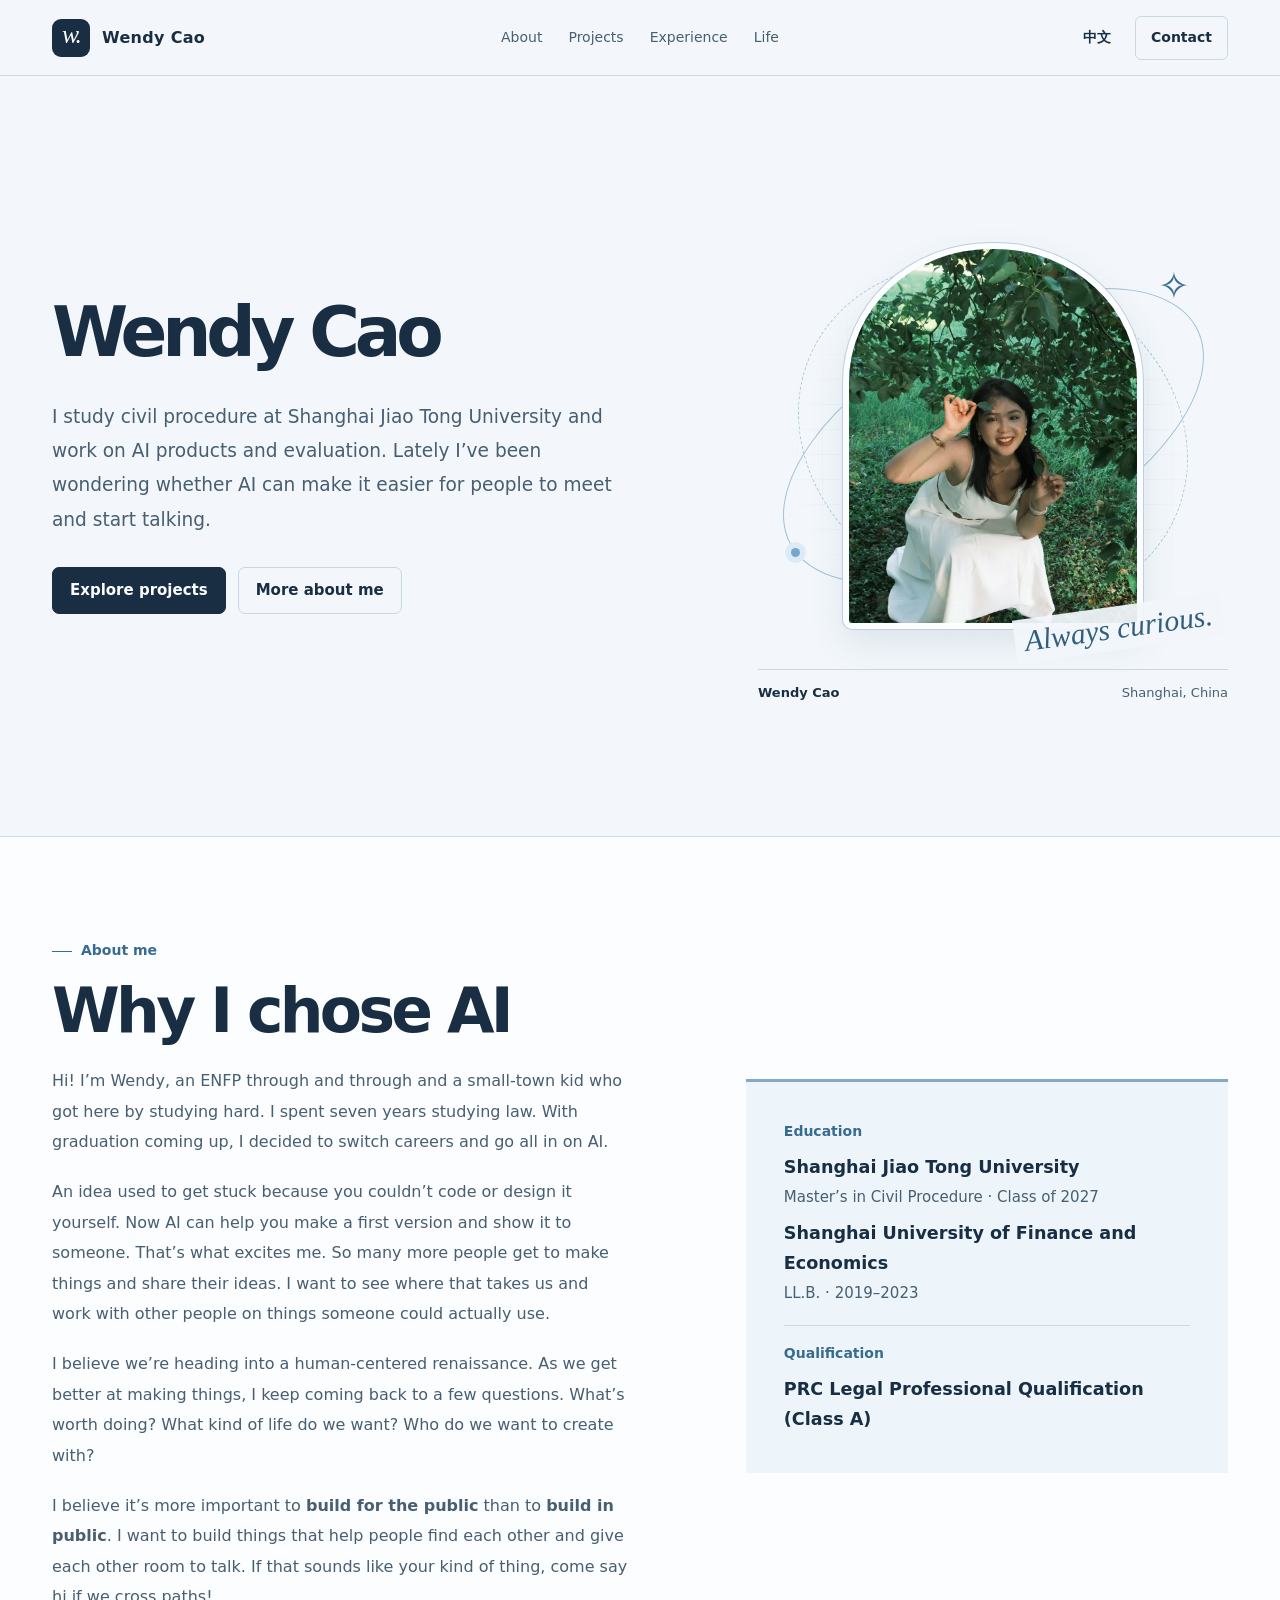
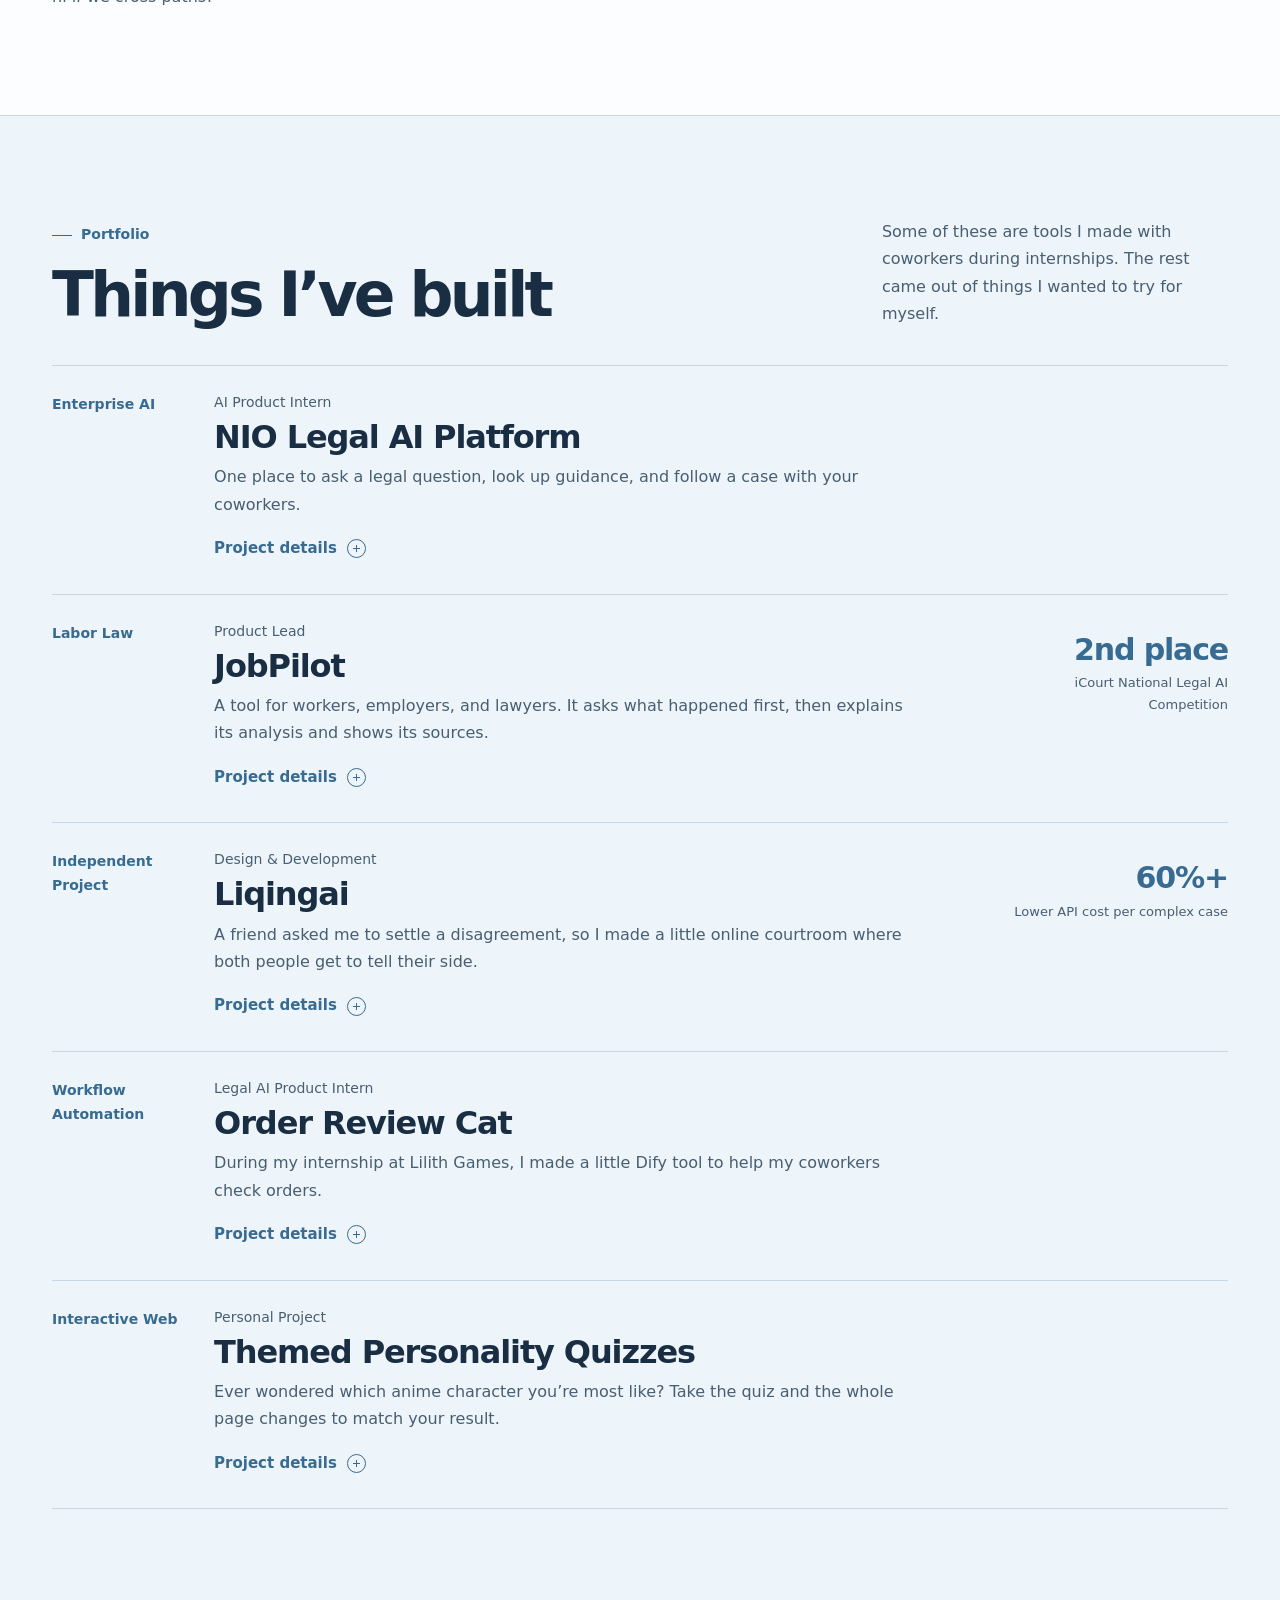
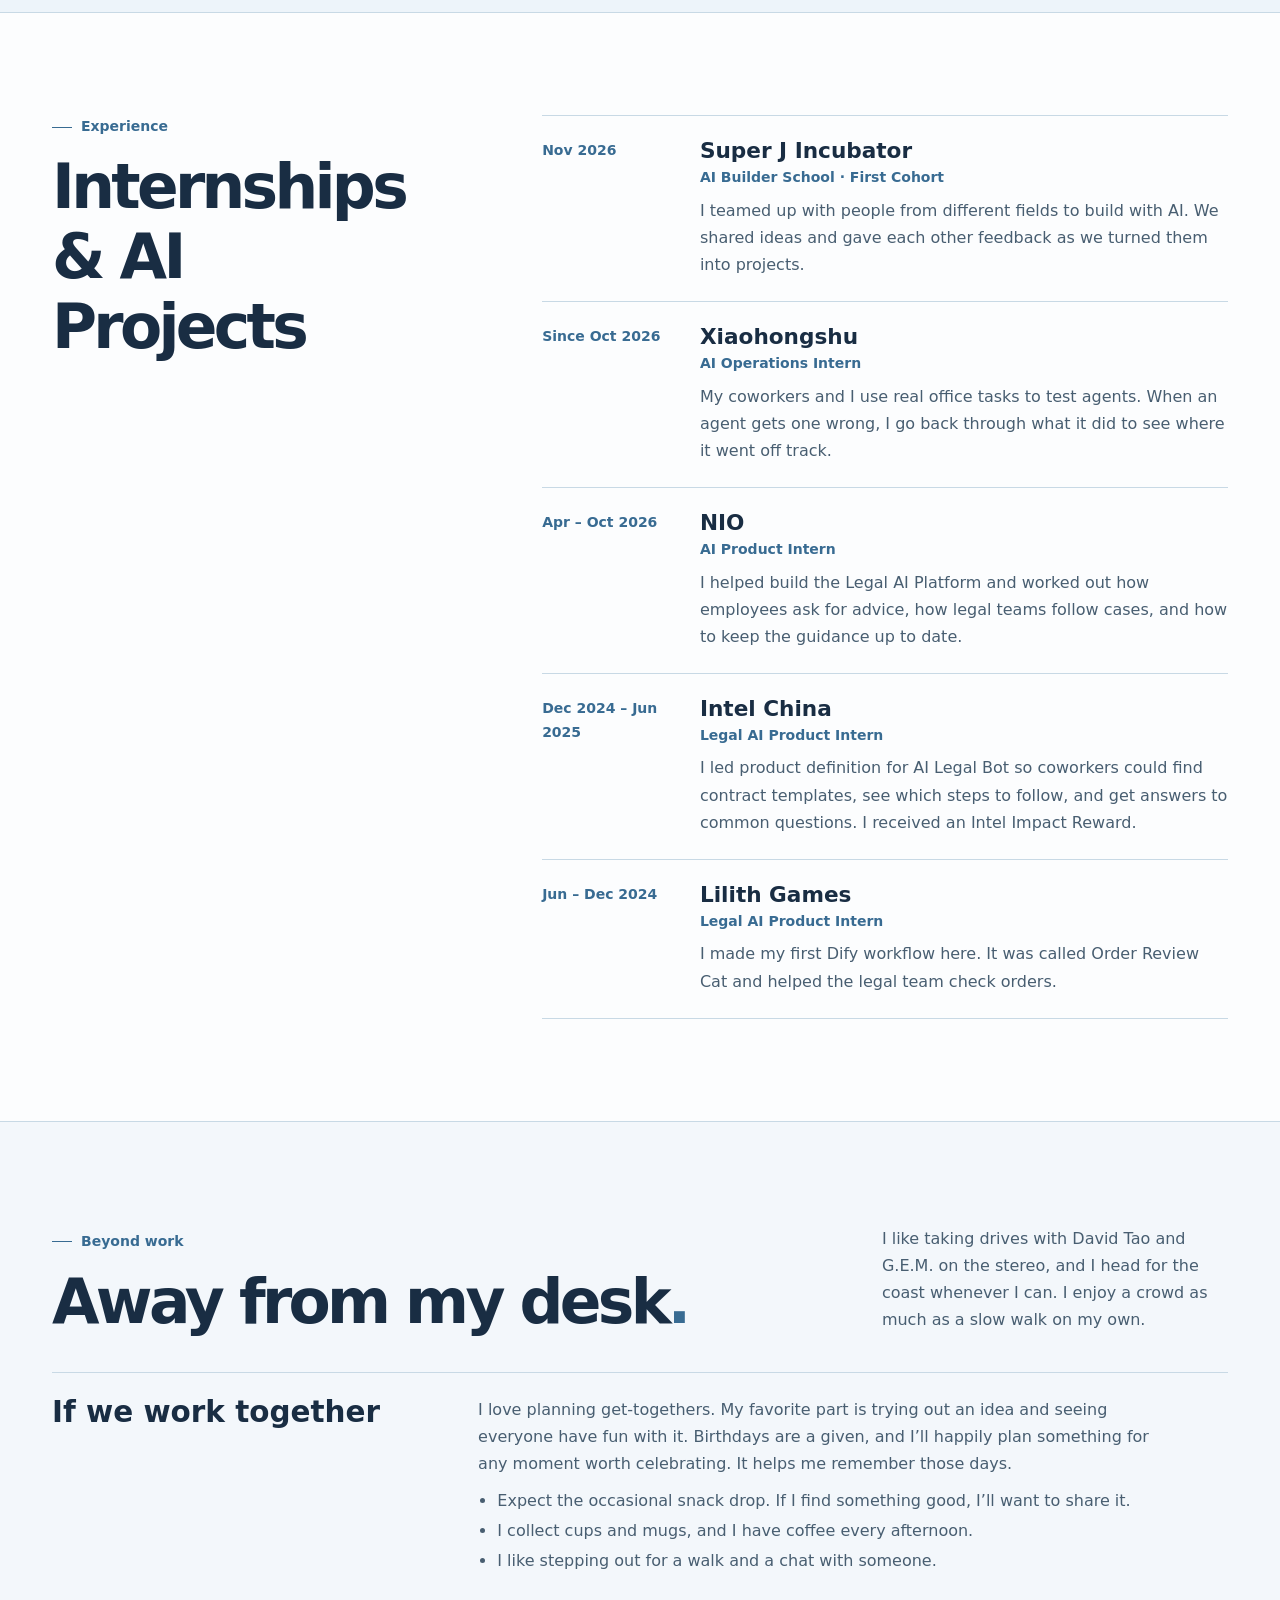
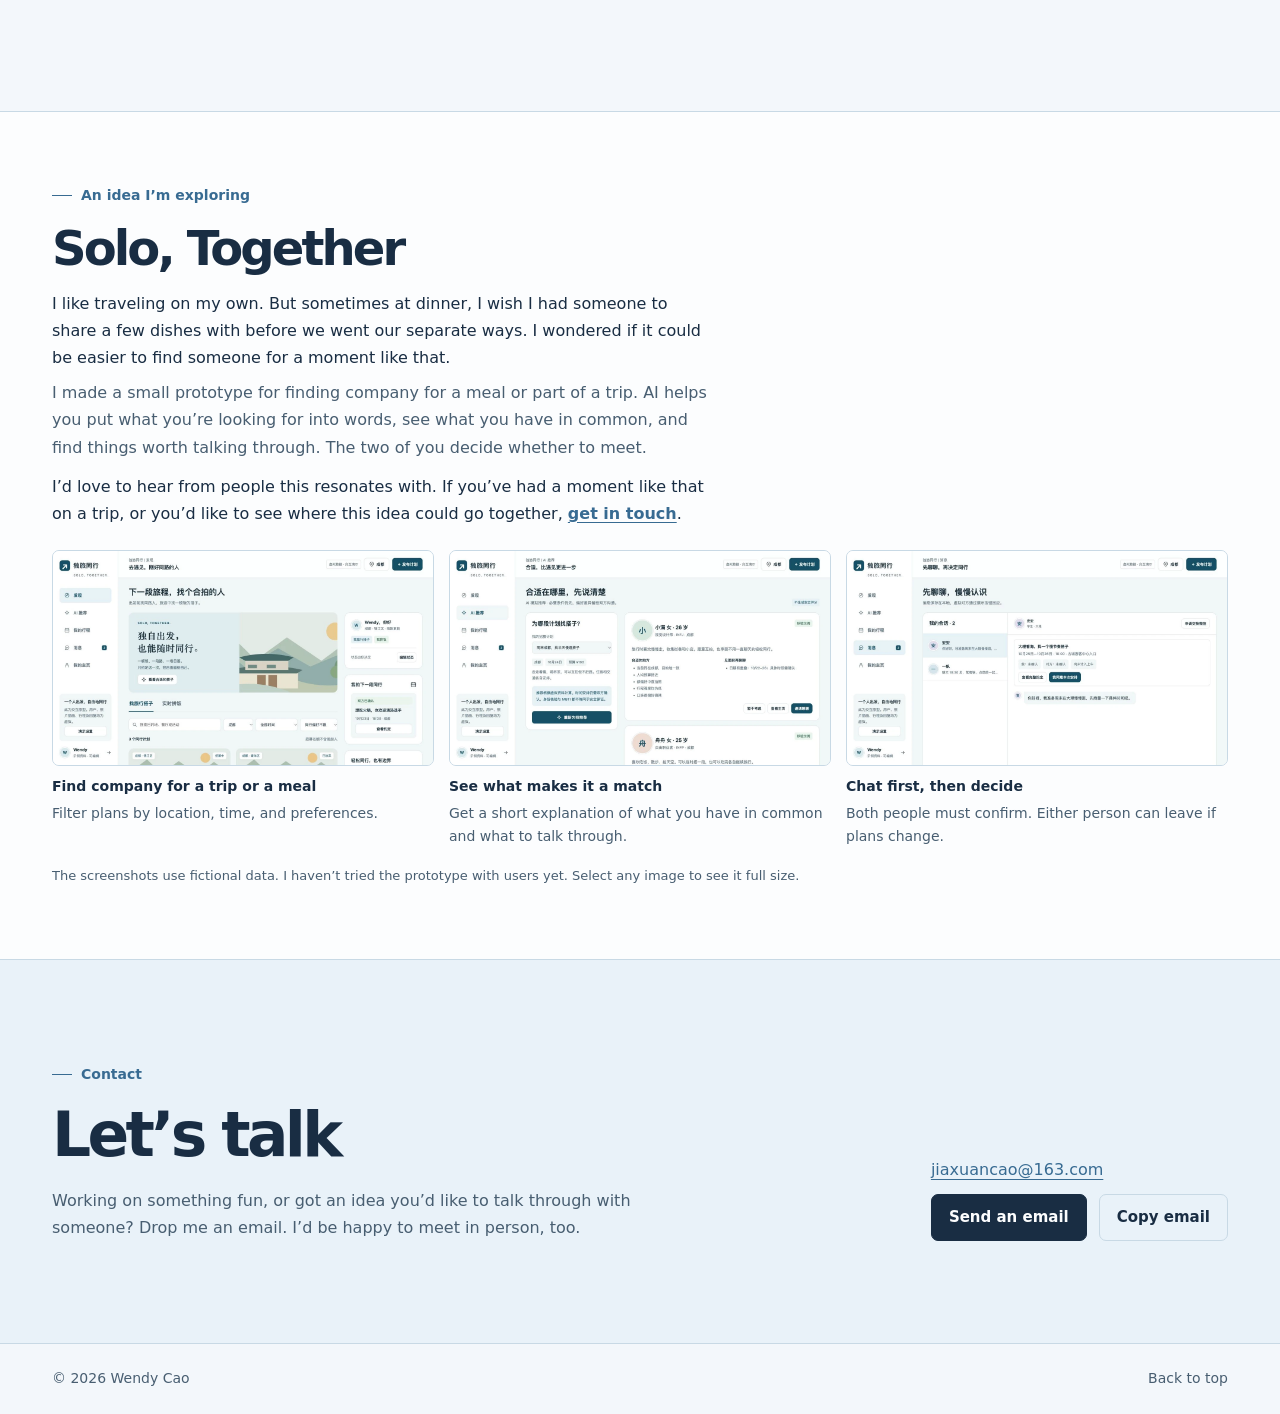
==== commit 8ac61ce4: "Share Solo, Together as a work-in-progress idea Place the bilingual idea between life and contact, a" ====
--- a/en.html
+++ b/en.html
@@ -200,4 +200,65 @@
             <p>I love planning get-togethers. My favorite part is trying out an idea and seeing everyone have fun with it. Birthdays are a given, and I’ll happily plan something for any moment worth celebrating. It helps me remember those days.</p>
             <ul>
               <li>Expect the occasional snack drop. If I find something good, I’ll want to share it.</li>
-       +              <li>I collect cups and mugs, and I have coffee every afternoon.</li>
+              <li>I like stepping out for a walk and a chat with someone.</li>
+            </ul>
+          </div>
+        </section>
+      </div>
+    </section>
+
+    <section class="solo-idea section" id="solo-together" aria-labelledby="solo-title">
+      <div class="shell">
+        <p class="section-label">An idea I’m exploring</p>
+        <h2 id="solo-title">Solo, Together</h2>
+        <p class="solo-story">I like traveling on my own. But sometimes at dinner, I wish I had someone to share a few dishes with before we went our separate ways. I wondered if it could be easier to find someone for a moment like that.</p>
+        <p class="solo-flow">I made a small prototype for finding company for a meal or part of a trip. AI helps you put what you’re looking for into words, see what you have in common, and find things worth talking through. The two of you decide whether to meet.</p>
+        <p class="solo-invite">I’d love to hear from people this resonates with. If you’ve had a moment like that on a trip, or you’d like to see where this idea could go together, <a href="#contact">get in touch</a>.</p>
+        <div class="solo-gallery">
+          <figure>
+            <a class="solo-shot" href="solo-discover.webp" aria-label="Open full-size screenshot · Find company for a trip or a meal">
+              <img src="solo-discover.webp" alt="Prototype home screen with trip companion and shared meal tabs" width="1280" height="720" loading="lazy">
+            </a>
+            <figcaption><strong>Find company for a trip or a meal</strong><p>Filter plans by location, time, and preferences.</p></figcaption>
+          </figure>
+          <figure>
+            <a class="solo-shot" href="solo-match.webp" aria-label="Open full-size screenshot · See what makes it a match">
+              <img src="solo-match.webp" alt="AI matching screen showing points in common and differences to discuss" width="1280" height="720" loading="lazy">
+            </a>
+            <figcaption><strong>See what makes it a match</strong><p>Get a short explanation of what you have in common and what to talk through.</p></figcaption>
+          </figure>
+          <figure>
+            <a class="solo-shot" href="solo-confirm.webp" aria-label="Open full-size screenshot · Chat first, then decide">
+              <img src="solo-confirm.webp" alt="Chat screen displaying the meetup details and each traveler’s confirmation status" width="1280" height="720" loading="lazy">
+            </a>
+            <figcaption><strong>Chat first, then decide</strong><p>Both people must confirm. Either person can leave if plans change.</p></figcaption>
+          </figure>
+        </div>
+        <p class="solo-status">The screenshots use fictional data. I haven’t tried the prototype with users yet. Select any image to see it full size.</p>
+      </div>
+    </section>
+
+    <section class="contact section" id="contact" aria-labelledby="contact-title">
+      <div class="shell contact-inner">
+        <div>
+          <p class="section-label">Contact</p>
+          <h2 id="contact-title">Let’s talk</h2>
+          <p>Working on something fun, or got an idea you’d like to talk through with someone? Drop me an email. I’d be happy to meet in person, too.</p>
+        </div>
+        <div class="contact-actions">
+          <a class="email" href="mailto:jiaxuancao@163.com">jiaxuancao@163.com</a>
+          <div class="actions">
+            <a class="button primary" href="mailto:jiaxuancao@163.com">Send an email</a>
+            <button class="button secondary copy-button" type="button" data-email="jiaxuancao@163.com" data-copied="Copied" data-error="Copy unavailable. Select the email above to copy it." hidden>Copy email</button>
+          </div>
+          <p class="copy-status" role="status"></p>
+        </div>
+      </div>
+    </section>
+  </main>
+  <footer>
+    <div class="shell footer-inner"><span>© 2026 Wendy Cao</span><a href="#top">Back to top</a></div>
+  </footer>
+</body>
+</html>
--- a/style.css
+++ b/style.css
@@ -409,4 +409,41 @@
   .project-intro { margin-bottom: 3px; }
   .project-metric { text-align: left; margin-top: 0; }
   .project-metric span { margin-top: 1px; }
-  .timeline li { grid-template-col+  .timeline li { grid-template-columns: minmax(0, 1fr); gap: 7px; }
+  .work-facts { grid-template-columns: minmax(0, 1fr); gap: 12px; }
+  .footer-inner { flex-wrap: wrap; gap: 8px 16px; }
+}
+
+.solo-idea {
+  padding-block: clamp(36px, 6vw, 72px);
+  background: var(--white);
+}
+.solo-idea h2 { font-size: clamp(2rem, 4vw, 3rem); }
+.solo-story, .solo-flow, .solo-invite { max-width: 65ch; }
+.solo-story { margin-top: 14px; }
+.solo-flow { margin-top: 8px; color: var(--muted); }
+.solo-invite { margin-top: 12px; }
+.solo-invite a { color: var(--accent); font-weight: 680; text-decoration: underline; text-underline-offset: .2em; }
+.solo-gallery {
+  display: grid;
+  grid-template-columns: repeat(3, minmax(0, 1fr));
+  gap: 15px;
+  margin: 23px 0 16px;
+}
+.solo-gallery figure { min-width: 0; margin: 0; }
+.solo-shot {
+  display: block;
+  overflow: hidden;
+  border: 1px solid var(--line);
+  border-radius: 7px;
+  background: var(--accent-soft);
+  cursor: zoom-in;
+}
+.solo-shot:hover { border-color: var(--accent); }
+.solo-shot img { display: block; width: 100%; height: auto; }
+.solo-gallery figcaption { margin-top: 9px; font-size: .875rem; }
+.solo-gallery figcaption p { margin-top: 3px; color: var(--muted); }
+.solo-status { font-size: .8125rem; color: var(--muted); }
+@media (max-width: 740px) {
+  .solo-gallery { grid-template-columns: minmax(0, 1fr); gap: 20px; }
+}
